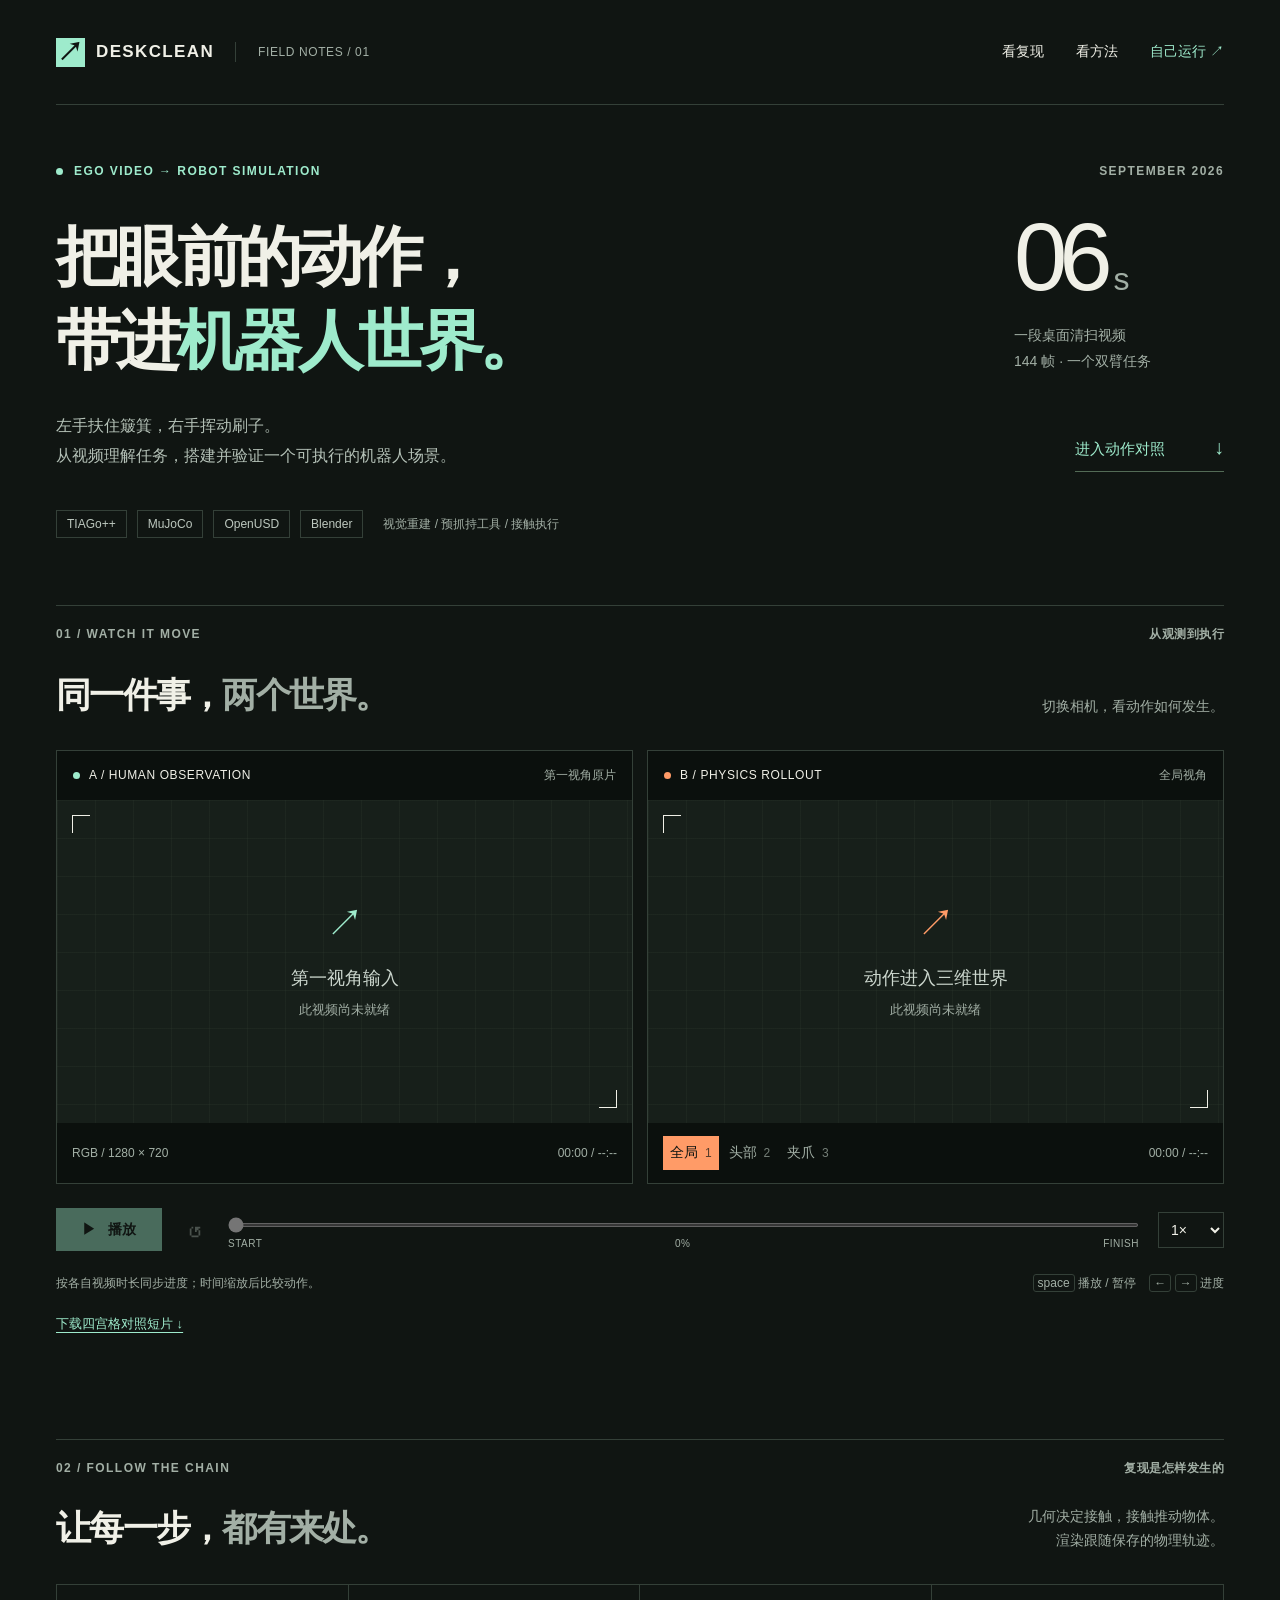
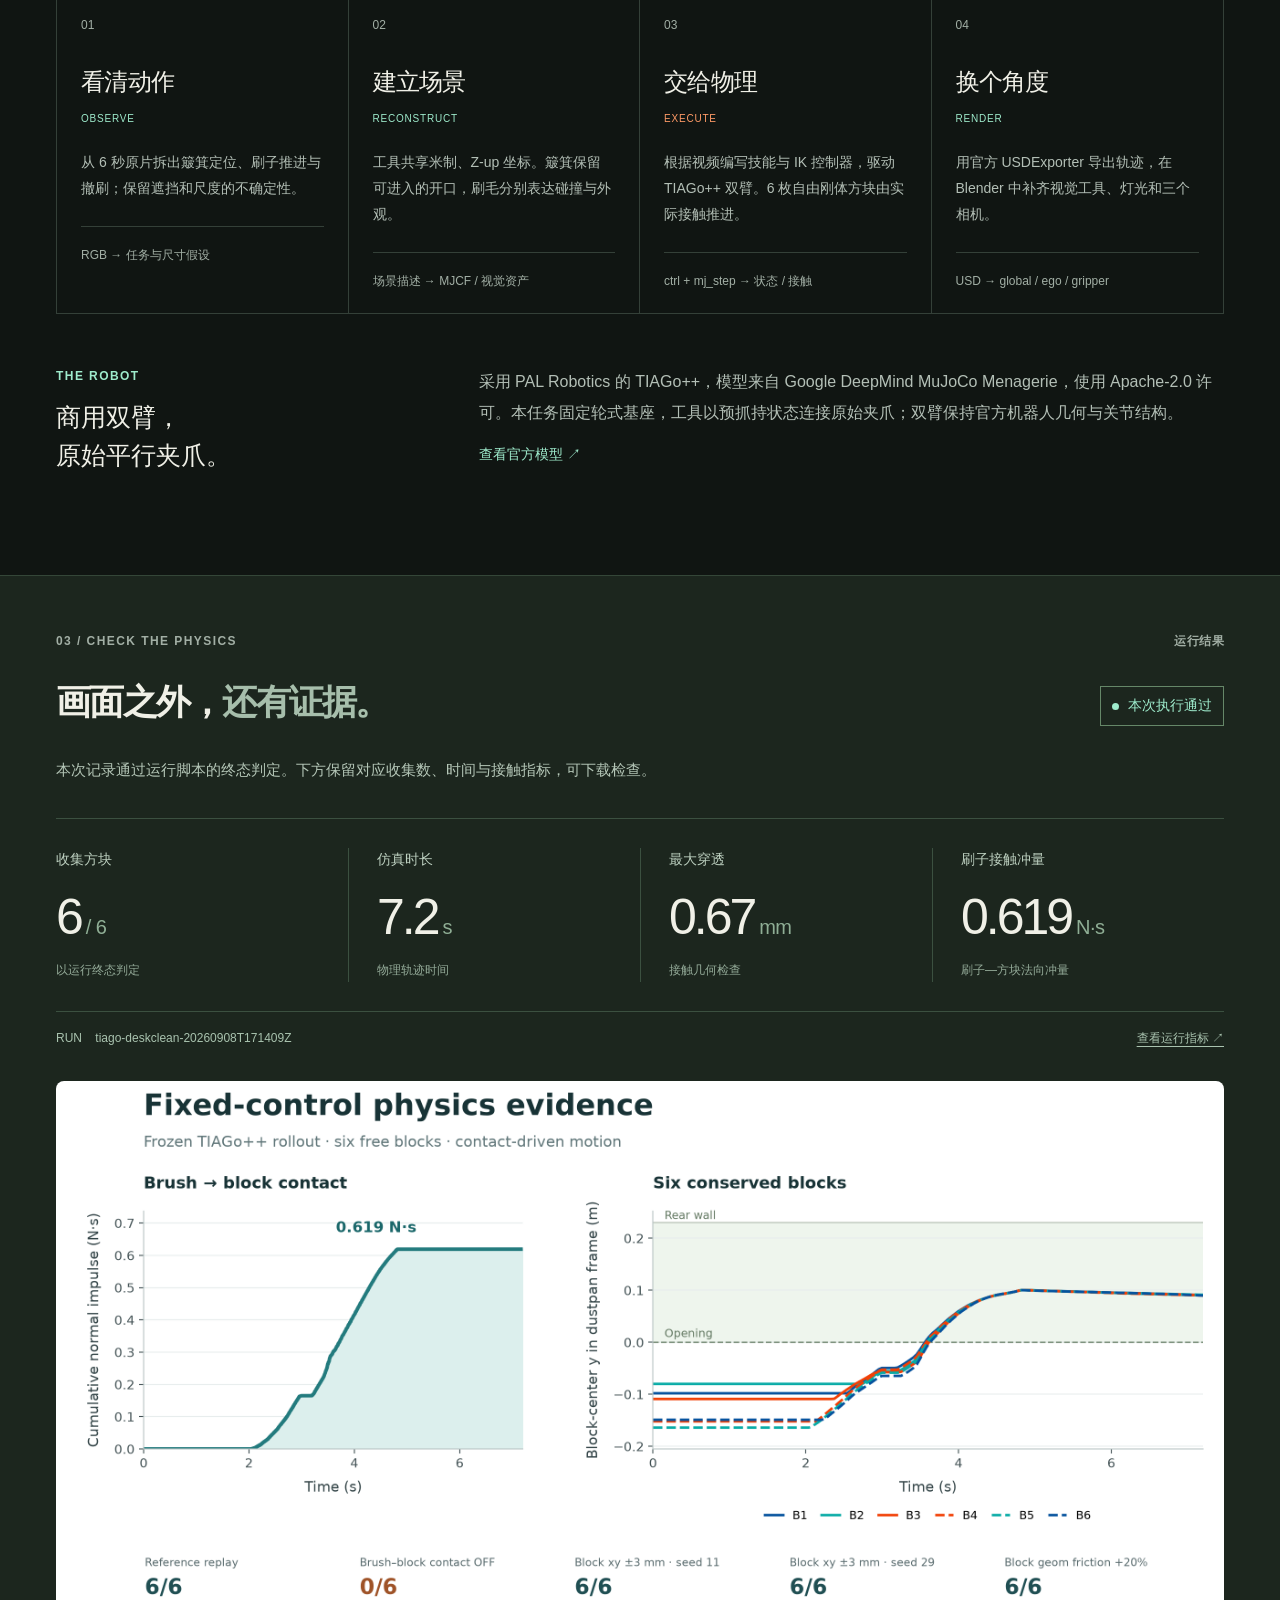
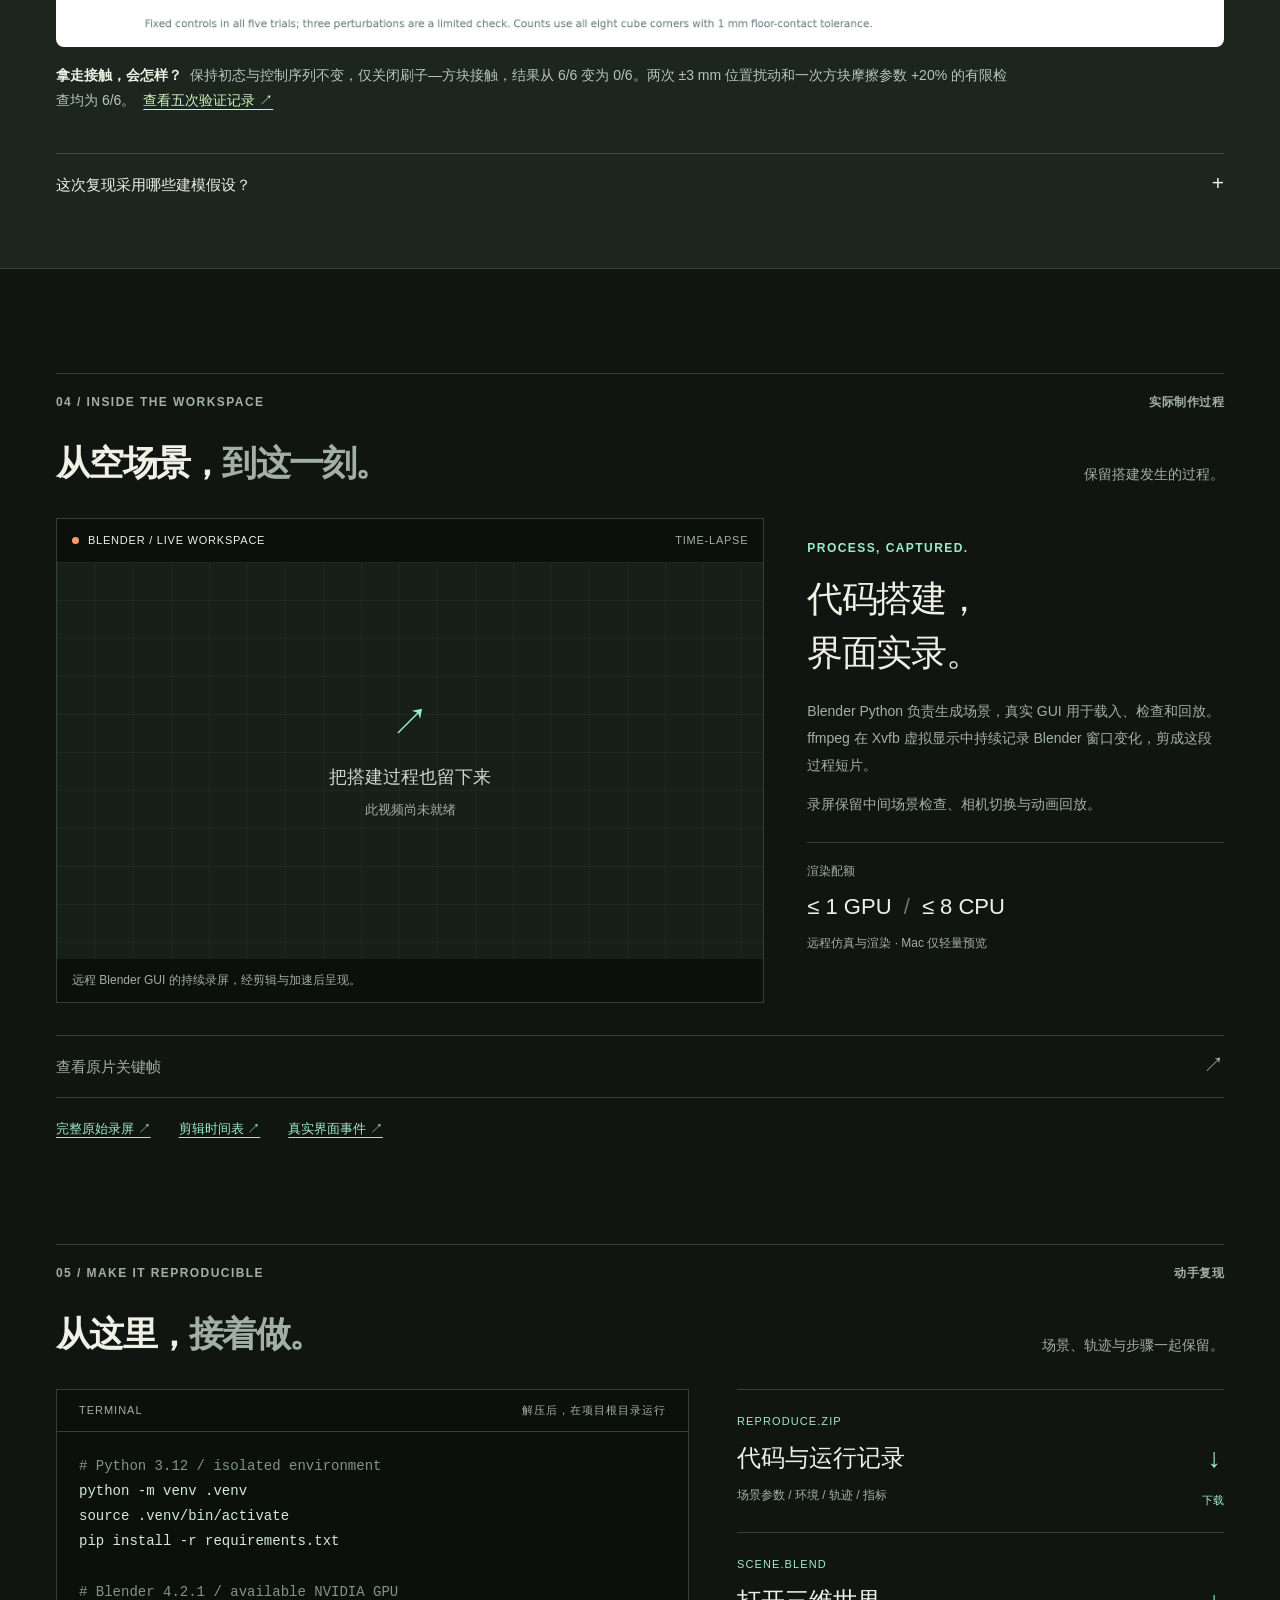
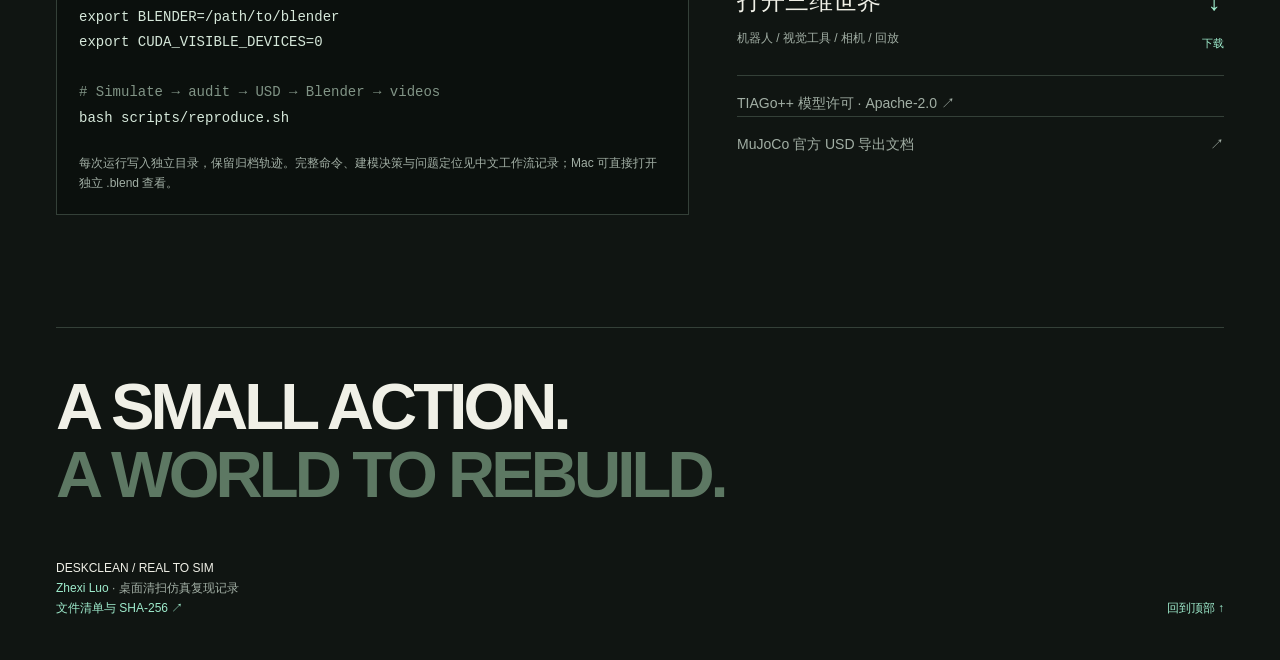
==== blog/deskclean-real2sim/index.html @ ed9473bc "✨ feat: publish deskclean robotics workflow" ====
<!doctype html>
<html lang="zh-CN">
<head>
  <meta charset="utf-8">
  <meta name="viewport" content="width=device-width, initial-scale=1">
  <meta name="theme-color" content="#101512">
  <meta name="description" content="从 6 秒第一视角桌面清扫视频，到 TIAGo++ 双臂机器人接触仿真：MuJoCo 执行、USD 轨迹导出、Blender 三视角与真实搭建过程。">
  <meta property="og:title" content="把动作带进机器人世界 · Deskclean">
  <meta property="og:description" content="6 秒第一视角视频 → 商用双臂机器人 → 接触仿真 → Blender 三视角。附真实录屏与完整复现包。">
  <meta property="og:image" content="https://zhexiluo.github.io/blog/deskclean-real2sim/media/hero.jpg">
  <meta property="og:type" content="article">
  <title>把动作带进机器人世界 · Deskclean / Real to Sim</title>
  <link rel="stylesheet" href="style.css">
  <script src="app.js" defer></script>
</head>
<body>
  <a class="skip-link" href="#comparison">跳到视频对照</a>
  <header class="site-header wrap">
    <a class="wordmark" href="#top" aria-label="Deskclean 页首"><span class="brand-mark" aria-hidden="true">↗</span> DESKCLEAN<span class="wordmark-note">FIELD NOTES / 01</span></a>
    <nav aria-label="页面导航"><a href="#comparison">看复现</a><a href="#method">看方法</a><a href="#reproduce">自己运行 <span aria-hidden="true">↗</span></a></nav>
  </header>

  <main id="top">
    <section class="hero wrap" aria-labelledby="hero-title">
      <div class="eyebrow"><span class="status-dot"></span> EGO VIDEO → ROBOT SIMULATION <span class="hero-date">SEPTEMBER 2026</span></div>
      <div class="hero-heading">
        <h1 id="hero-title">把眼前的动作，<br>带进<span>机器人世界。</span></h1>
        <div class="hero-index" aria-label="输入视频规格"><strong>06<span>s</span></strong><div>一段桌面清扫视频<br>144 帧 · 一个双臂任务</div></div>
      </div>
      <div class="hero-bottom"><p>左手扶住簸箕，右手挥动刷子。<br>从视频理解任务，搭建并验证一个可执行的机器人场景。</p><a class="text-link" href="#comparison">进入动作对照 <span aria-hidden="true">↓</span></a></div>
      <div class="hero-tags"><span>TIAGo++</span><span>MuJoCo</span><span>OpenUSD</span><span>Blender</span><span class="tag-note">视觉重建 / 预抓持工具 / 接触执行</span></div>
    </section>

    <section id="comparison" class="comparison wrap" aria-labelledby="comparison-title">
      <div class="section-kicker"><span>01 / WATCH IT MOVE</span><span>从观测到执行</span></div>
      <div class="section-heading"><h2 id="comparison-title">同一件事，<span>两个世界。</span></h2><p>切换相机，看动作如何发生。</p></div>
      <div class="viewer" tabindex="0" aria-label="视频对照播放器，空格播放暂停，左右方向键调整进度，数字 1 至 3 切换相机">
        <div class="video-grid">
          <figure class="video-card source-card">
            <figcaption><span><i class="status-dot"></i> A / HUMAN OBSERVATION</span><span>第一视角原片</span></figcaption>
            <div class="video-stage"><video id="source-video" src="media/source.mp4" preload="metadata" muted playsinline aria-label="人的第一视角桌面清扫原片"></video><div class="media-state" id="source-state"><span class="media-symbol" aria-hidden="true">↗</span><strong>第一视角输入</strong><span>等待原始视频</span></div><div class="frame-corner corner-top"></div><div class="frame-corner corner-bottom"></div></div>
            <div class="video-footer"><span>RGB / 1280 × 720</span><output aria-live="off" id="source-time">00:00 / --:--</output></div>
          </figure>
          <figure class="video-card simulation-card">
            <figcaption><span><i class="status-dot orange"></i> B / PHYSICS ROLLOUT</span><span id="camera-label">全局视角</span></figcaption>
            <div class="video-stage"><video id="simulation-video" src="media/global.mp4" preload="metadata" muted playsinline poster="media/hero.jpg" aria-label="机器人仿真全局视角"></video><div class="media-state" id="simulation-state"><span class="media-symbol" aria-hidden="true">↗</span><strong>动作进入三维世界</strong><span>等待仿真视频</span></div><div class="frame-corner corner-top"></div><div class="frame-corner corner-bottom"></div></div>
            <div class="video-footer"><div class="camera-switch" role="group" aria-label="仿真相机"><button type="button" data-camera="global" aria-pressed="true">全局 <kbd>1</kbd></button><button type="button" data-camera="ego" aria-pressed="false">头部 <kbd>2</kbd></button><button type="button" data-camera="gripper" aria-pressed="false">夹爪 <kbd>3</kbd></button></div><output aria-live="off" id="simulation-time">00:00 / --:--</output></div>
          </figure>
        </div>
        <div class="transport">
          <button class="play-button" id="play-button" type="button" disabled aria-label="同步播放两个视频"><span id="play-icon" aria-hidden="true">▶</span><span id="play-label">播放</span></button>
          <button class="icon-button" id="restart-button" type="button" disabled aria-label="回到起点">↺</button>
          <div class="timeline-wrap"><label class="sr-only" for="timeline">两个视频的同步动作进度</label><input id="timeline" type="range" min="0" max="1000" value="0" step="1" disabled><div class="timeline-labels"><span>START</span><output aria-live="off" id="progress-label">0%</output><span>FINISH</span></div></div>
          <label class="speed-control"><span class="sr-only">播放速度</span><select id="playback-speed"><option value="0.5">0.5×</option><option value="1" selected>1×</option><option value="1.5">1.5×</option></select></label>
        </div>
        <div class="player-note"><span>按各自视频时长同步进度；时间缩放后比较动作。</span><span><kbd>space</kbd> 播放 / 暂停 <span class="keyboard-arrows"><kbd>←</kbd> <kbd>→</kbd> 进度</span></span></div>
        <p class="playback-message" id="playback-message" role="status"></p>
        <p class="recording-links"><a href="media/comparison.mp4" download>下载四宫格对照短片 ↓</a></p>
      </div>
    </section>

    <section id="method" class="method wrap" aria-labelledby="method-title">
      <div class="section-kicker"><span>02 / FOLLOW THE CHAIN</span><span>复现是怎样发生的</span></div>
      <div class="section-heading"><h2 id="method-title">让每一步，<span>都有来处。</span></h2><p>几何决定接触，接触推动物体。<br>渲染跟随保存的物理轨迹。</p></div>
      <ol class="pipeline">
        <li><span class="step-number">01</span><h3>看清动作</h3><span class="step-english">OBSERVE</span><p>从 6 秒原片拆出簸箕定位、刷子推进与撤刷；保留遮挡和尺度的不确定性。</p><span class="step-format">RGB → 任务与尺寸假设</span></li>
        <li><span class="step-number">02</span><h3>建立场景</h3><span class="step-english">RECONSTRUCT</span><p>工具共享米制、Z-up 坐标。簸箕保留可进入的开口，刷毛分别表达碰撞与外观。</p><span class="step-format">场景描述 → MJCF / 视觉资产</span></li>
        <li><span class="step-number">03</span><h3>交给物理</h3><span class="step-english">EXECUTE</span><p>根据视频编写技能与 IK 控制器，驱动 TIAGo++ 双臂。6 枚自由刚体方块由实际接触推进。</p><span class="step-format">ctrl + mj_step → 状态 / 接触</span></li>
        <li><span class="step-number">04</span><h3>换个角度</h3><span class="step-english">RENDER</span><p>用官方 USDExporter 导出轨迹，在 Blender 中补齐视觉工具、灯光和三个相机。</p><span class="step-format">USD → global / ego / gripper</span></li>
      </ol>
      <div class="method-detail"><div><span class="detail-label">THE ROBOT</span><h3>商用双臂，<br>原始平行夹爪。</h3></div><p>采用 PAL Robotics 的 TIAGo++，模型来自 Google DeepMind MuJoCo Menagerie，使用 Apache-2.0 许可。本任务固定轮式基座，工具以预抓持状态连接原始夹爪；双臂保持官方机器人几何与关节结构。<a href="https://github.com/google-deepmind/mujoco_menagerie/tree/8161bba264d7fa7c99ca301e91e7fb44737676ad/pal_tiago_dual" target="_blank" rel="noopener noreferrer">查看官方模型 <span aria-hidden="true">↗</span></a></p></div>
    </section>

    <section id="evidence" class="evidence" aria-labelledby="evidence-title"><div class="wrap">
      <div class="section-kicker"><span>03 / CHECK THE PHYSICS</span><span>运行结果</span></div>
      <div class="section-heading"><h2 id="evidence-title">画面之外，<span>还有证据。</span></h2><span id="run-status" class="run-status" role="status"><i class="status-dot orange"></i> 等待实跑指标</span></div>
      <p class="evidence-description" id="result-description">视频用于看动作；收集数、接触记录与实际轨迹用于检查执行。运行完成后，这里展示对应记录。</p>
      <dl class="metrics"><div><dt>收集方块</dt><dd><span id="metric-collected">—</span><small> / <span id="metric-total">6</span></small></dd><span>以运行终态判定</span></div><div><dt>仿真时长</dt><dd><span id="metric-duration">—</span><small> s</small></dd><span>物理轨迹时间</span></div><div><dt>最大穿透</dt><dd><span id="metric-penetration">—</span><small> mm</small></dd><span>接触几何检查</span></div><div><dt>刷子接触冲量</dt><dd><span id="metric-impulse">—</span><small> N·s</small></dd><span>刷子—方块法向冲量</span></div></dl>
      <div class="run-footer"><span>RUN <code id="run-id">AWAITING RECORD</code></span><a id="metrics-link" aria-disabled="true">查看运行指标 <span aria-hidden="true">↗</span></a></div>
      <figure class="physics-evidence"><a href="media/physics-evidence.svg" target="_blank" rel="noopener"><img src="media/physics-evidence.png" alt="物理证据：刷子累计法向冲量为 0.619 N·s；六个方块进入簸箕。相同控制重放收集六块，仅关闭刷子与方块接触时收集零块，三个轻扰动检查均收集六块。" width="2560" height="1240" loading="lazy"></a><figcaption><strong>拿走接触，会怎样？</strong>保持初态与控制序列不变，仅关闭刷子—方块接触，结果从 6/6 变为 0/6。两次 ±3 mm 位置扰动和一次方块摩擦参数 +20% 的有限检查均为 6/6。<a href="media/validation-summary.json">查看五次验证记录 ↗</a></figcaption></figure>
      <details class="assumptions"><summary>这次复现采用哪些建模假设？<span aria-hidden="true">+</span></summary><div class="assumption-grid"><p><strong>尺度来自估计</strong>单目视频未做度量标定；尺寸、质量、摩擦是场景建模设定。</p><p><strong>工具从预抓持开始</strong>固定基座、工具固定于夹爪。本次任务覆盖持工具清扫阶段。</p><p><strong>刷毛采用刚性代理</strong>碰撞使用刚性几何，Blender 用独立细丝表达刷毛外观。</p><p><strong>方块数量守恒</strong>原片初始清楚可见 3 枚、末段可见 6 枚；仿真从开始就放入 6 枚自由刚体。</p><p><strong>求解与执行分开</strong>IK 使用独立状态，实际轨迹由 actuator 控制和物理积分产生。</p><p><strong>画面来自同一轨迹</strong>三视角读取保存的 rollout；程序化重建负责工具外观与场景呈现。</p></div></details>
    </div></section>

    <section id="process" class="process wrap" aria-labelledby="process-title">
      <div class="section-kicker"><span>04 / INSIDE THE WORKSPACE</span><span>实际制作过程</span></div>
      <div class="section-heading"><h2 id="process-title">从空场景，<span>到这一刻。</span></h2><p>保留搭建发生的过程。</p></div>
      <div class="process-grid"><figure class="workflow-card"><div class="workflow-heading"><span class="record-mark" aria-hidden="true"></span> BLENDER / LIVE WORKSPACE <span>TIME-LAPSE</span></div><div class="video-stage"><video id="workflow-video" src="media/workflow-timelapse.mp4" poster="media/workflow-final-review.png" preload="metadata" controls muted playsinline aria-label="Blender 程序化搭建过程的真实界面录屏"></video><div class="media-state" id="workflow-state"><span class="media-symbol" aria-hidden="true">↗</span><strong>把搭建过程也留下来</strong><span>等待实际界面录屏</span></div></div><figcaption>远程 Blender GUI 的持续录屏，经剪辑与加速后呈现。</figcaption></figure><div class="process-copy"><span class="detail-label">PROCESS, CAPTURED.</span><h3>代码搭建，<br>界面实录。</h3><p>Blender Python 负责生成场景，真实 GUI 用于载入、检查和回放。ffmpeg 在 Xvfb 虚拟显示中持续记录 Blender 窗口变化，剪成这段过程短片。</p><p>录屏保留中间场景检查、相机切换与动画回放。</p><div class="resource-note"><span>渲染配额</span><strong>≤ 1 GPU <i>/</i> ≤ 8 CPU</strong><span>远程仿真与渲染 · Mac 仅轻量预览</span></div></div></div>
      <details class="source-sheet"><summary>查看原片关键帧 <span aria-hidden="true">↗</span></summary><figure><img src="media/contact-sheet.jpg" alt="桌面清扫原视频的关键帧接触表，展示簸箕定位、刷子推进和末段方块状态" loading="lazy" width="1920" height="810"><figcaption>原始视频观测。遮挡、数量变化与工具轮廓均以原片为准。</figcaption></figure></details>
      <p class="recording-links"><a href="media/workflow-full.mp4">完整原始录屏 ↗</a><a href="media/clips.json">剪辑时间表 ↗</a><a href="media/events.jsonl">真实界面事件 ↗</a></p>
    </section>

    <section id="reproduce" class="reproduce wrap" aria-labelledby="reproduce-title">
      <div class="section-kicker"><span>05 / MAKE IT REPRODUCIBLE</span><span>动手复现</span></div>
      <div class="section-heading"><h2 id="reproduce-title">从这里，<span>接着做。</span></h2><p>场景、轨迹与步骤一起保留。</p></div>
      <div class="reproduce-grid"><div class="commands"><div class="terminal-bar"><span>TERMINAL</span><span>解压后，在项目根目录运行</span></div><pre><code><span class="code-comment"># Python 3.12 / isolated environment</span>
python -m venv .venv
source .venv/bin/activate
pip install -r requirements.txt

<span class="code-comment"># Blender 4.2.1 / available NVIDIA GPU</span>
export BLENDER=/path/to/blender
export CUDA_VISIBLE_DEVICES=0

<span class="code-comment"># Simulate → audit → USD → Blender → videos</span>
bash scripts/reproduce.sh</code></pre><p>每次运行写入独立目录，保留归档轨迹。完整命令、建模决策与问题定位见<a href="workflow.html">中文工作流记录</a>；Mac 可直接打开独立 .blend 查看。</p></div><div class="downloads"><a class="download-link" data-download="downloads/reproduce.zip" aria-disabled="true" download><div><span>REPRODUCE.ZIP</span><strong>代码与运行记录</strong><small>场景参数 / 环境 / 轨迹 / 指标</small></div><span class="download-icon" aria-hidden="true">↓</span><span class="file-state">准备中</span></a><a class="download-link" data-download="downloads/scene.blend" aria-disabled="true" download><div><span>SCENE.BLEND</span><strong>打开三维世界</strong><small>机器人 / 视觉工具 / 相机 / 回放</small></div><span class="download-icon" aria-hidden="true">↓</span><span class="file-state">准备中</span></a><a class="documentation-link" href="downloads/tiago-license.txt">TIAGo++ 模型许可 · Apache-2.0 ↗</a><a class="documentation-link" href="https://mujoco.readthedocs.io/en/3.4.0/python.html#usd-exporter" target="_blank" rel="noopener noreferrer">MuJoCo 官方 USD 导出文档 <span aria-hidden="true">↗</span></a></div></div>
    </section>
  </main>
  <footer class="site-footer wrap"><div class="footer-title">A SMALL ACTION.<br><span>A WORLD TO REBUILD.</span></div><div class="footer-bottom"><span>DESKCLEAN / REAL TO SIM<br><a class="muted" href="https://zhexiluo.github.io/">Zhexi Luo</a><span class="muted"> · 桌面清扫仿真复现记录</span><br><a class="muted" href="downloads/artifact-manifest.json">文件清单与 SHA-256 ↗</a></span><a href="#top">回到顶部 <span aria-hidden="true">↑</span></a></div></footer>
</body>
</html>
---- blog/deskclean-real2sim/style.css ----
@charset "UTF-8";
:root { color-scheme: dark; --bg: #101512; --surface: #171e19; --surface-deep: #0b100d; --text: #f0f0e7; --muted: #a2afa5; --line: #344038; --accent: #9eebcc; --orange: #ff9b67; --max: 1360px; }
* { box-sizing: border-box; }
html { scroll-behavior: smooth; scroll-padding-top: 32px; }
body { margin: 0; color: var(--text); background: var(--bg); font-family: -apple-system, BlinkMacSystemFont, "Segoe UI", "PingFang SC", "Microsoft YaHei", sans-serif; font-size: 16px; line-height: 1.7; -webkit-font-smoothing: antialiased; }
::selection { color: var(--bg); background: var(--accent); }
a { color: inherit; text-decoration: none; }
button, select, input { font: inherit; }
button, select { color: inherit; }
button, a, input, select, summary { -webkit-tap-highlight-color: transparent; }
button, select, summary { cursor: pointer; }
button { border: 0; }
button:disabled { cursor: default; opacity: .4; }
a:focus-visible, button:focus-visible, input:focus-visible, select:focus-visible, summary:focus-visible, .viewer:focus-visible { outline: 2px solid var(--accent); outline-offset: 6px; }
figure, h1, h2, h3, p, dl { margin: 0; }
img, video { display: block; max-width: 100%; }
.wrap { width: min(calc(100% - 112px), var(--max)); margin-inline: auto; }
.muted { color: var(--muted); }
.sr-only { position: absolute; width: 1px; height: 1px; padding: 0; margin: -1px; overflow: hidden; clip: rect(0, 0, 0, 0); white-space: nowrap; border: 0; }
.skip-link { position: fixed; top: -100px; left: 20px; z-index: 10; background: var(--accent); color: var(--bg); padding: 12px 20px; }
.skip-link:focus { top: 12px; }
.site-header { min-height: 105px; display: flex; justify-content: space-between; align-items: center; gap: 24px; border-bottom: 1px solid var(--line); }
.wordmark { display: flex; align-items: center; gap: 11px; font-size: 17px; font-weight: 750; letter-spacing: .08em; }
.brand-mark { background: var(--accent); color: var(--bg); width: 29px; height: 29px; display: grid; place-items: center; line-height: 1; font-size: 26px; }
.wordmark-note { color: var(--muted); border-left: 1px solid var(--line); margin-left: 10px; padding-left: 22px; font-size: 12px; font-weight: 500; letter-spacing: .05em; }
.site-header nav { display: flex; gap: 32px; font-size: 14px; }
.site-header nav a:last-child { color: var(--accent); }
.site-header nav a:hover, .text-link:hover, .documentation-link:hover { text-decoration: underline; text-underline-offset: 5px; }
.hero { padding-top: 56px; padding-bottom: 26px; }
.eyebrow, .section-kicker, .detail-label { font-size: 12px; letter-spacing: .12em; font-weight: 650; }
.eyebrow { display: flex; align-items: center; gap: 11px; color: var(--accent); }
.status-dot { display: inline-block; flex: none; width: 7px; height: 7px; background: var(--accent); border-radius: 50%; }
.status-dot.orange { background: var(--orange); }
.hero-date { margin-left: auto; color: var(--muted); }
.hero-heading { display: flex; justify-content: space-between; align-items: flex-end; gap: 35px; margin-top: 28px; }
h1 { font-size: clamp(42px, 5.05vw, 76px); font-weight: 700; letter-spacing: -.07em; line-height: 1.3; }
h1 span { color: var(--accent); }
.hero-index { padding-bottom: 9px; width: 210px; flex: none; }
.hero-index strong { display: block; font-size: 96px; font-weight: 300; letter-spacing: -.085em; line-height: 1; }
.hero-index strong span { font-size: 32px; color: var(--muted); margin-left: 9px; }
.hero-index div { margin-top: 18px; font-size: 14px; color: var(--muted); line-height: 1.8; }
.hero-bottom { display: flex; justify-content: space-between; align-items: flex-end; gap: 30px; margin-top: 28px; }
.hero-bottom p { color: #b4c1b7; font-size: 16px; line-height: 1.9; }
.text-link { font-size: 15px; color: var(--accent); white-space: nowrap; padding-bottom: 7px; border-bottom: 1px solid #536b56; }
.text-link span { display: inline-block; margin-left: 45px; font-size: 20px; }
.hero-tags { display: flex; flex-wrap: wrap; align-items: center; gap: 10px; margin-top: 38px; }
.hero-tags > span:not(.tag-note) { font-size: 12px; line-height: 1.4; color: #bdc8bf; padding: 5px 10px; border: 1px solid var(--line); }
.hero-tags .tag-note { font-size: 12px; margin-left: 10px; color: var(--muted); }
.comparison { margin-top: 41px; }
.section-kicker { border-top: 1px solid var(--line); padding-top: 18px; display: flex; justify-content: space-between; color: var(--muted); }
.section-kicker > span:last-child { letter-spacing: .04em; }
.section-heading { display: flex; justify-content: space-between; align-items: flex-end; gap: 35px; margin-block: 26px 31px; }
h2 { font-size: clamp(27px, 2.7vw, 40px); line-height: 1.4; letter-spacing: -.05em; font-weight: 600; }
h2 span { color: var(--muted); }
.section-heading > p { color: var(--muted); font-size: 14px; text-align: right; }
.video-grid { display: grid; grid-template-columns: 1fr 1fr; gap: 14px; }
.video-card { min-width: 0; border: 1px solid var(--line); background: var(--surface-deep); }
.video-card > figcaption { padding: 14px 16px; display: flex; justify-content: space-between; align-items: center; gap: 12px; color: var(--muted); font-size: 12px; }
.video-card > figcaption > span:first-child { display: flex; align-items: center; gap: 9px; letter-spacing: .05em; color: var(--text); }
.video-stage { position: relative; aspect-ratio: 16 / 9; overflow: hidden; background: #171f1a; }
.video-stage video { width: 100%; height: 100%; object-fit: contain; position: relative; z-index: 1; opacity: 0; }
.video-stage.is-ready video { opacity: 1; }
.video-stage.is-ready .media-state { display: none; }
.media-state { position: absolute; inset: 0; display: flex; flex-direction: column; justify-content: center; align-items: center; gap: 6px; background-image: linear-gradient(#5366561a 1px, transparent 1px), linear-gradient(90deg, #5366561a 1px, transparent 1px); background-size: 38px 38px; }
.media-state strong { font-size: 18px; font-weight: 500; color: #ccd7ce; }
.media-state > span:last-child { font-size: 13px; color: var(--muted); }
.media-symbol { font-size: 38px; font-weight: 300; line-height: 1.2; margin-bottom: 10px; color: var(--accent); }
.simulation-card .media-symbol { color: var(--orange); }
.frame-corner { z-index: 2; position: absolute; width: 18px; height: 18px; border-color: #dcecdf80; pointer-events: none; }
.corner-top { top: 15px; left: 15px; border-top: 1px solid; border-left: 1px solid; }
.corner-bottom { bottom: 15px; right: 15px; border-bottom: 1px solid; border-right: 1px solid; }
.video-footer { min-height: 60px; display: flex; align-items: center; justify-content: space-between; gap: 10px; padding: 10px 15px; font-size: 12px; color: var(--muted); }
.video-footer output { font-variant-numeric: tabular-nums; white-space: nowrap; }
.camera-switch { display: flex; gap: 3px; }
.camera-switch button { padding: 5px 7px; background: transparent; font-size: 14px; color: var(--muted); }
.camera-switch button[aria-pressed="true"] { color: var(--bg); background: var(--orange); }
kbd { font-family: inherit; font-size: 12px; border: 1px solid var(--line); border-radius: 3px; padding: 1px 4px; }
.camera-switch kbd { opacity: .7; border: 0; padding: 0; margin-left: 3px; }
.transport { display: flex; align-items: center; gap: 19px; padding: 22px 0 8px; }
.play-button { height: 43px; min-width: 106px; display: flex; align-items: center; justify-content: center; gap: 12px; background: var(--accent); color: var(--bg); font-size: 14px; font-weight: 600; }
.icon-button { color: var(--muted); background: none; font-size: 28px; width: 28px; padding: 0; }
.timeline-wrap { flex: 1; min-width: 60px; padding-top: 16px; }
input[type="range"] { width: 100%; height: 4px; display: block; accent-color: var(--accent); cursor: pointer; margin: 0; }
.timeline-labels { display: flex; justify-content: space-between; font-size: 10px; letter-spacing: .05em; color: var(--muted); margin-top: 8px; }
.speed-control select { border: 1px solid var(--line); border-radius: 0; padding: 8px; background: var(--bg); font-size: 14px; }
.player-note { display: flex; gap: 18px; justify-content: space-between; color: var(--muted); font-size: 12px; margin-top: 11px; }
.keyboard-arrows { margin-left: 10px; }
.playback-message { color: var(--orange); font-size: 14px; min-height: 0; }
.playback-message:not(:empty) { margin-top: 15px; }
.method, .process, .reproduce { margin-top: 104px; }
.pipeline { display: grid; grid-template-columns: repeat(4, 1fr); list-style: none; padding: 0; margin: 0; border: 1px solid var(--line); }
.pipeline li { min-width: 0; padding: 25px 24px 22px; border-right: 1px solid var(--line); position: relative; }
.pipeline li:last-child { border: 0; }
.step-number { color: var(--muted); font-size: 12px; }
.pipeline h3 { font-size: 24px; font-weight: 500; margin-top: 25px; letter-spacing: -.03em; }
.step-english { color: var(--accent); letter-spacing: .08em; font-size: 10px; }
.pipeline li:nth-child(3) .step-english { color: var(--orange); }
.pipeline p { margin-top: 20px; font-size: 14px; line-height: 1.85; color: #b3bfb6; }
.step-format { display: block; margin-top: 24px; padding-top: 18px; border-top: 1px solid var(--line); font-size: 12px; color: var(--muted); }
.method-detail { display: grid; grid-template-columns: 1fr 2fr; gap: 50px; margin-top: 40px; padding-top: 7px; }
.detail-label { color: var(--accent); }
.method-detail h3 { font-size: 25px; line-height: 1.5; font-weight: 500; margin-top: 11px; }
.method-detail > p { padding-top: 5px; color: #b3bfb6; line-height: 1.95; max-width: 780px; }
.method-detail a { display: block; color: var(--accent); margin-top: 13px; font-size: 14px; }
.evidence { margin-top: 101px; padding: 55px 0 53px; background: #1c261e; border-top: 1px solid #344638; border-bottom: 1px solid #344638; }
.evidence .section-kicker { border: 0; padding-top: 0; }
.evidence h2 span { color: #a6beab; }
.run-status { display: inline-flex; align-items: center; gap: 9px; font-size: 14px; color: var(--orange); border: 1px solid #695444; padding: 7px 11px; white-space: nowrap; }
.run-status.is-success { color: var(--accent); border-color: #658768; }
.run-status.is-success .status-dot { background: var(--accent); }
.evidence-description { color: #b4c6b7; max-width: 800px; font-size: 15px; }
.metrics { display: grid; grid-template-columns: repeat(4, 1fr); margin-top: 36px; border-block: 1px solid #3b5040; padding-block: 29px; }
.metrics > div { padding-left: 28px; border-left: 1px solid #3b5040; }
.metrics > div:first-child { padding-left: 0; border: 0; }
.metrics dt { color: #bdd0c0; font-size: 14px; }
.metrics dd { margin: 10px 0 3px; font-size: 50px; line-height: 1.4; font-weight: 350; letter-spacing: -.06em; font-variant-numeric: tabular-nums; }
.metrics dd small { font-size: 20px; color: #8fae95; letter-spacing: -.03em; }
.metrics > div > span { color: #94ab99; font-size: 12px; }
.run-footer { display: flex; flex-wrap: wrap; justify-content: space-between; gap: 15px; margin-top: 16px; font-size: 12px; color: #a9c3af; }
.run-footer code { font: inherit; margin-left: 10px; overflow-wrap: anywhere; }
.run-footer a { text-decoration: underline; text-underline-offset: 4px; }
.run-footer a[aria-disabled="true"] { text-decoration: none; color: #85978a; }
.physics-evidence { margin: 32px 0 24px; }
.physics-evidence img { display: block; width: 100%; height: auto; border-radius: 8px; }
.physics-evidence figcaption { max-width: 960px; margin-top: 16px; color: #b4c6b7; font-size: 14px; line-height: 1.8; }
.physics-evidence strong { color: #eef3e8; margin-right: 8px; }
.physics-evidence figcaption a { display: inline-block; color: #cef2bd; margin-left: 8px; text-decoration: underline; text-underline-offset: 4px; }
.assumptions { margin-top: 40px; border-top: 1px solid #3b5040; }
summary { display: flex; justify-content: space-between; list-style: none; padding: 18px 0; font-size: 15px; }
summary::-webkit-details-marker { display: none; }
summary > span { font-size: 21px; line-height: 1; }
.assumptions[open] summary > span { transform: rotate(45deg); }
.assumption-grid { display: grid; grid-template-columns: repeat(3, 1fr); gap: 26px 34px; padding: 13px 0 5px; }
.assumption-grid p { color: #aac0af; font-size: 14px; line-height: 1.8; }
.assumption-grid strong { display: block; color: var(--text); font-weight: 500; margin-bottom: 7px; }
.process-grid { display: grid; grid-template-columns: 1.7fr 1fr; gap: 43px; align-items: start; }
.workflow-card { border: 1px solid var(--line); background: var(--surface-deep); }
.workflow-heading { padding: 12px 15px; display: flex; align-items: center; gap: 9px; font-size: 11px; letter-spacing: .07em; }
.workflow-heading > span:last-child { margin-left: auto; color: var(--muted); }
.record-mark { width: 7px; height: 7px; background: var(--orange); border-radius: 50%; }
.workflow-card figcaption { color: var(--muted); font-size: 12px; padding: 11px 15px; }
.process-copy { padding-top: 15px; }
.process-copy h3 { font-size: 36px; font-weight: 450; letter-spacing: -.04em; line-height: 1.5; margin-block: 12px 18px; }
.process-copy p { color: var(--muted); font-size: 14px; line-height: 1.9; margin-top: 13px; }
.resource-note { margin-top: 24px; border-top: 1px solid var(--line); padding-top: 18px; display: flex; flex-direction: column; gap: 7px; }
.resource-note > span { font-size: 12px; color: var(--muted); }
.resource-note strong { font-size: 22px; font-weight: 450; }
.resource-note i { color: #667b6b; padding-inline: 6px; font-style: normal; }
.source-sheet { margin-top: 32px; border-block: 1px solid var(--line); }
.source-sheet summary { color: var(--muted); }
.source-sheet figure { padding-bottom: 24px; }
.source-sheet img { height: auto; width: 100%; }
.source-sheet figcaption { color: var(--muted); font-size: 12px; margin-top: 10px; }
.recording-links { display: flex; flex-wrap: wrap; gap: 12px 28px; margin-top: 20px; font-size: 13px; color: var(--accent); }
.recording-links a { text-decoration: underline; text-underline-offset: 4px; }
.reproduce-grid { display: grid; grid-template-columns: 1.3fr 1fr; gap: 48px; }
.commands { min-width: 0; background: var(--surface-deep); border: 1px solid var(--line); }
.terminal-bar { display: flex; justify-content: space-between; padding: 11px 22px; color: var(--muted); font-size: 11px; border-bottom: 1px solid var(--line); letter-spacing: .09em; }
pre { margin: 0; padding: 22px; overflow-x: auto; font-size: 14px; line-height: 1.8; tab-size: 2; }
pre code { font-family: "SFMono-Regular", Consolas, "Liberation Mono", monospace; color: #d6e8da; }
.code-comment { color: #819486; }
.commands > p { padding: 0 22px 20px; font-size: 12px; color: var(--muted); }
.downloads { display: flex; flex-direction: column; }
.download-link { position: relative; display: flex; align-items: center; justify-content: space-between; gap: 15px; border-top: 1px solid var(--line); padding: 22px 0 26px; }
.download-link > div { display: flex; flex-direction: column; gap: 7px; }
.download-link > div > span { color: var(--accent); font-size: 11px; letter-spacing: .1em; }
.download-link strong { font-size: 24px; font-weight: 500; }
.download-link small { color: var(--muted); font-size: 12px; }
.download-icon { font-size: 27px; color: var(--accent); padding-right: 3px; }
.download-link[aria-disabled="true"] { cursor: default; }
.file-state { position: absolute; right: 0; bottom: 22px; color: var(--muted); font-size: 11px; }
.download-link[aria-disabled="false"] .file-state { color: var(--accent); }
.documentation-link { display: flex; justify-content: space-between; gap: 20px; border-top: 1px solid var(--line); color: var(--muted); padding-top: 16px; font-size: 14px; }
.site-footer { margin-top: 112px; border-top: 1px solid var(--line); padding-top: 45px; padding-bottom: 30px; }
.footer-title { font-size: clamp(34px, 5.1vw, 73px); line-height: 1.05; font-weight: 750; letter-spacing: -.06em; }
.footer-title > span { color: #5d7863; }
.footer-bottom { display: flex; justify-content: space-between; align-items: end; gap: 28px; margin-top: 48px; font-size: 12px; }
.footer-bottom a { color: var(--accent); }
@media (min-width: 1700px) { .hero { padding-top: 68px; } h1 { font-size: 86px; } }
@media (max-width: 1100px) {
  .wrap { width: calc(100% - 64px); }
  .wordmark-note { display: none; }
  .hero-index { width: 150px; }
  .hero-index strong { font-size: 78px; }
  .hero-index div { font-size: 12px; }
  .pipeline li { padding-inline: 18px; }
  .pipeline h3 { font-size: 21px; }
  .video-card > figcaption { padding-inline: 11px; font-size: 10px; }
  .video-footer { padding-inline: 10px; flex-wrap: wrap; }
  .source-card .video-footer { align-content: center; }
  .camera-switch kbd { display: none; }
  .process-grid { gap: 28px; }
  .process-copy h3 { font-size: 29px; }
  .metrics dd { font-size: 43px; }
}
@media (max-width: 800px) {
  .wrap { width: calc(100% - 40px); }
  .site-header { min-height: 82px; }
  .site-header nav { gap: 19px; font-size: 13px; }
  .wordmark { font-size: 14px; gap: 8px; }
  .hero { padding-top: 37px; }
  .hero-date { display: none; }
  .hero-heading { gap: 15px; }
  h1 { font-size: clamp(36px, 5.9vw, 49px); }
  .hero-index { width: 120px; }
  .hero-index strong { font-size: 64px; }
  .hero-index div { font-size: 11px; }
  .hero-bottom p { font-size: 14px; }
  .text-link { font-size: 13px; }
  .text-link span { margin-left: 18px; }
  .hero-tags { margin-top: 27px; }
  .tag-note { display: none; }
  .section-heading { align-items: flex-start; gap: 18px; }
  .section-heading > p { font-size: 12px; }
  .section-kicker { font-size: 10px; }
  .comparison { margin-top: 26px; }
  .video-grid { gap: 10px; }
  .video-card > figcaption { align-items: flex-start; flex-direction: column; gap: 3px; }
  .video-footer { min-height: 77px; }
  .source-card .video-footer { flex-direction: column; align-items: flex-start; align-content: start; justify-content: center; }
  .camera-switch button { font-size: 13px; padding-inline: 6px; }
  .player-note { flex-direction: column; gap: 5px; font-size: 11px; }
  .pipeline { grid-template-columns: 1fr 1fr; }
  .pipeline li { padding: 22px; }
  .pipeline li:nth-child(2) { border-right: 0; }
  .pipeline li:nth-child(-n+2) { border-bottom: 1px solid var(--line); }
  .pipeline h3 { margin-top: 14px; }
  .method, .process, .reproduce { margin-top: 72px; }
  .method-detail { gap: 28px; }
  .method-detail > p { font-size: 14px; }
  .evidence { margin-top: 72px; padding-block: 40px; }
  .evidence .section-heading { flex-direction: column; }
  .assumption-grid { grid-template-columns: 1fr 1fr; }
  .metrics > div { padding-left: 18px; }
  .metrics dd { font-size: 34px; }
  .metrics dd small { font-size: 15px; }
  .metrics > div > span { font-size: 10px; }
  .process-grid { grid-template-columns: 1fr; }
  .process-copy { display: grid; grid-template-columns: 1fr 1fr; gap: 0 30px; padding-top: 0; }
  .process-copy .detail-label { grid-column: 1; }
  .process-copy h3 { grid-column: 1; grid-row: 2 / 4; margin-bottom: 0; }
  .process-copy p { grid-column: 2; }
  .process-copy p:first-of-type { grid-row: 1 / 3; margin: 0; }
  .resource-note { grid-column: 1 / -1; margin-top: 24px; }
  .reproduce-grid { gap: 28px; grid-template-columns: 1.2fr 1fr; }
  pre { font-size: 12px; padding: 18px; }
  .download-link strong { font-size: 21px; }
  .site-footer { margin-top: 76px; }
}
@media (max-width: 560px) {
  .wrap { width: calc(100% - 36px); }
  .site-header { min-height: 77px; }
  .site-header nav { gap: 14px; }
  .site-header nav a:nth-child(2) { display: none; }
  .site-header nav a:last-child { font-size: 12px; }
  .wordmark { font-size: 12px; letter-spacing: .06em; }
  .brand-mark { width: 24px; height: 24px; font-size: 23px; }
  .eyebrow { font-size: 9px; gap: 8px; letter-spacing: .095em; }
  .hero-heading { display: block; margin-top: 24px; }
  h1 { font-size: clamp(30px, 8.7vw, 46px); letter-spacing: -.065em; line-height: 1.4; }
  .hero-index { display: none; }
  .hero-bottom { display: block; margin-top: 21px; }
  .hero-bottom p { font-size: 13px; line-height: 1.9; }
  .hero-bottom .text-link { display: inline-block; margin-top: 22px; }
  .hero-tags { gap: 7px; margin-top: 26px; }
  .hero-tags > span:not(.tag-note) { font-size: 10px; padding: 4px 8px; }
  .hero { padding-bottom: 12px; }
  .section-heading { flex-direction: column; margin-block: 21px 23px; gap: 10px; }
  h2 { font-size: 27px; }
  .section-heading > p { text-align: left; }
  .section-kicker { font-size: 9px; }
  .video-grid { grid-template-columns: 1fr; gap: 13px; }
  .video-card > figcaption { flex-direction: row; gap: 8px; padding: 11px 13px; }
  .video-footer, .source-card .video-footer { min-height: 50px; flex-direction: row; align-items: center; justify-content: space-between; padding: 9px 13px; font-size: 11px; }
  .transport { gap: 10px; padding-top: 19px; }
  .play-button { min-width: 64px; height: 38px; gap: 7px; font-size: 12px; }
  .icon-button { font-size: 26px; width: 24px; }
  .speed-control select { font-size: 12px; padding: 7px 3px; }
  .timeline-labels { font-size: 8px; }
  .player-note { font-size: 10px; }
  .media-state strong { font-size: 17px; }
  .media-state > span:last-child { font-size: 12px; }
  .pipeline li { padding: 18px 14px; }
  .pipeline h3 { font-size: 21px; }
  .pipeline p { font-size: 13px; margin-top: 15px; }
  .step-format { font-size: 10px; margin-top: 19px; }
  .method-detail { grid-template-columns: 1fr; gap: 16px; margin-top: 28px; }
  .method-detail h3 br { display: none; }
  .method-detail h3 { font-size: 25px; margin-top: 8px; }
  .detail-label { font-size: 10px; }
  .evidence-description { font-size: 14px; }
  .metrics { grid-template-columns: 1fr 1fr; padding: 0; margin-top: 26px; }
  .metrics > div, .metrics > div:first-child { padding: 19px 0 20px 17px; border-left: 1px solid #3b5040; }
  .metrics > div:nth-child(odd) { padding-left: 0; border-left: 0; }
  .metrics > div:nth-child(-n+2) { border-bottom: 1px solid #3b5040; }
  .metrics dd { font-size: 40px; margin-top: 7px; }
  .metrics dt { font-size: 13px; }
  .run-footer { font-size: 10px; }
  .assumptions { margin-top: 28px; }
  .assumption-grid { grid-template-columns: 1fr; gap: 20px; }
  summary { font-size: 14px; }
  .workflow-heading { font-size: 9px; padding-inline: 10px; gap: 6px; }
  .workflow-card figcaption { font-size: 10px; padding-inline: 10px; }
  .process-copy { display: block; }
  .process-copy h3 { font-size: 29px; margin-block: 10px 17px; }
  .process-copy h3 br { display: none; }
  .process-copy p { font-size: 14px; }
  .resource-note strong { font-size: 23px; }
  .reproduce-grid { grid-template-columns: 1fr; gap: 27px; }
  pre { font-size: 12px; }
  .footer-title { font-size: clamp(26px, 8.2vw, 43px); }
  .footer-bottom { font-size: 10px; margin-top: 29px; }
}
@media (prefers-reduced-motion: reduce) { html { scroll-behavior: auto; } *, *::before, *::after { animation: none !important; transition: none !important; } }
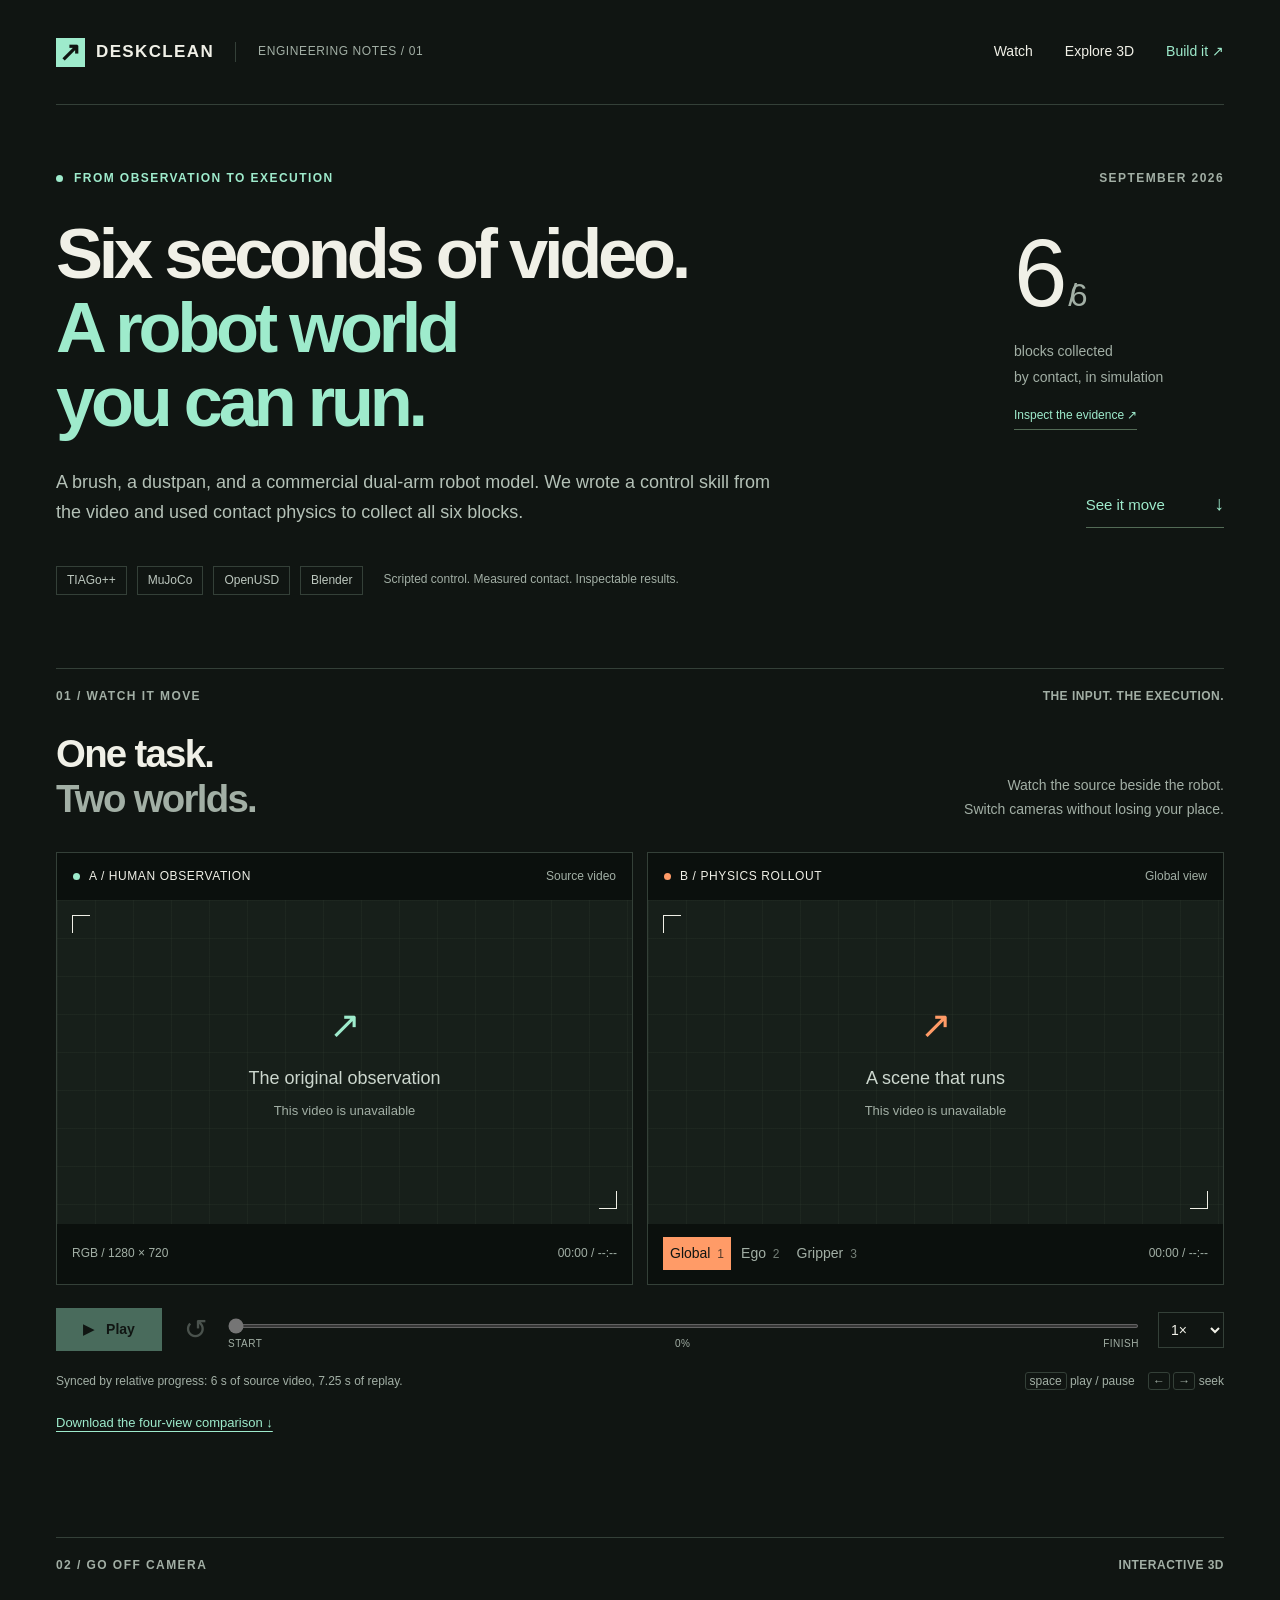
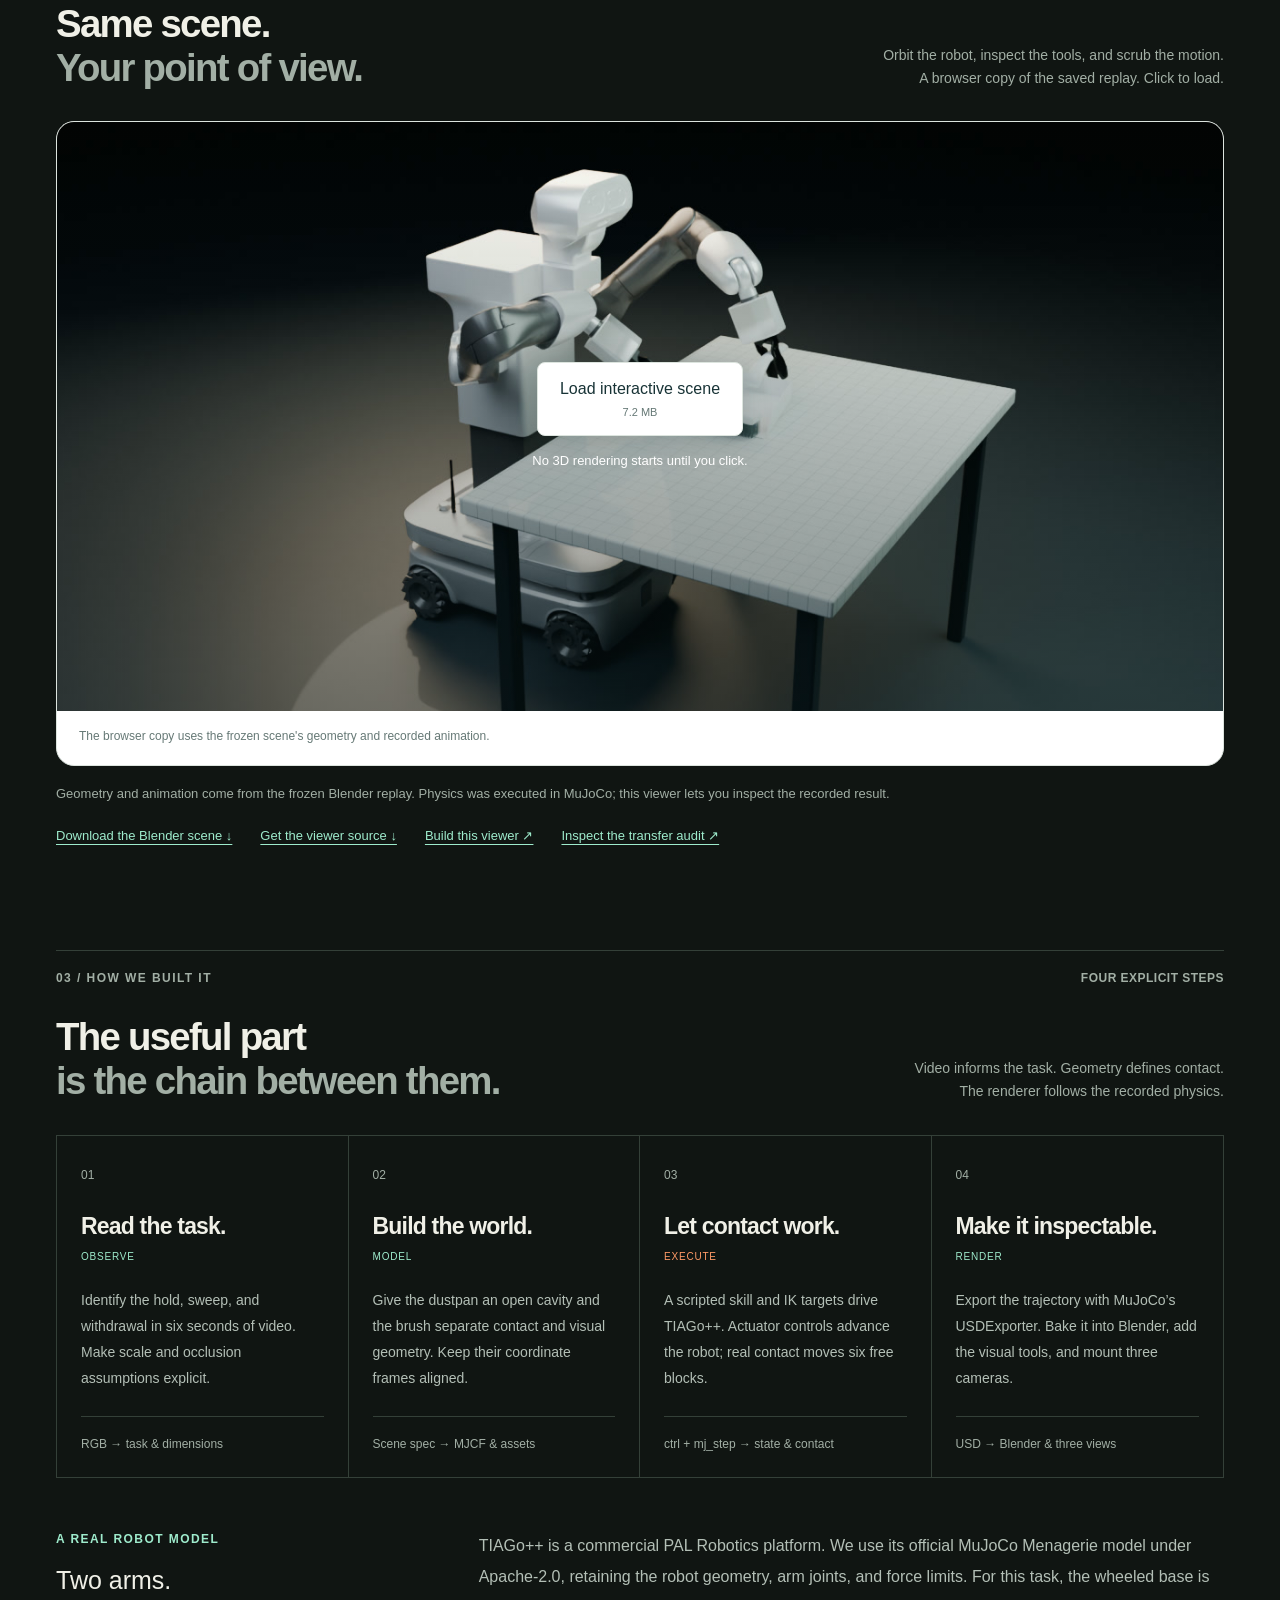
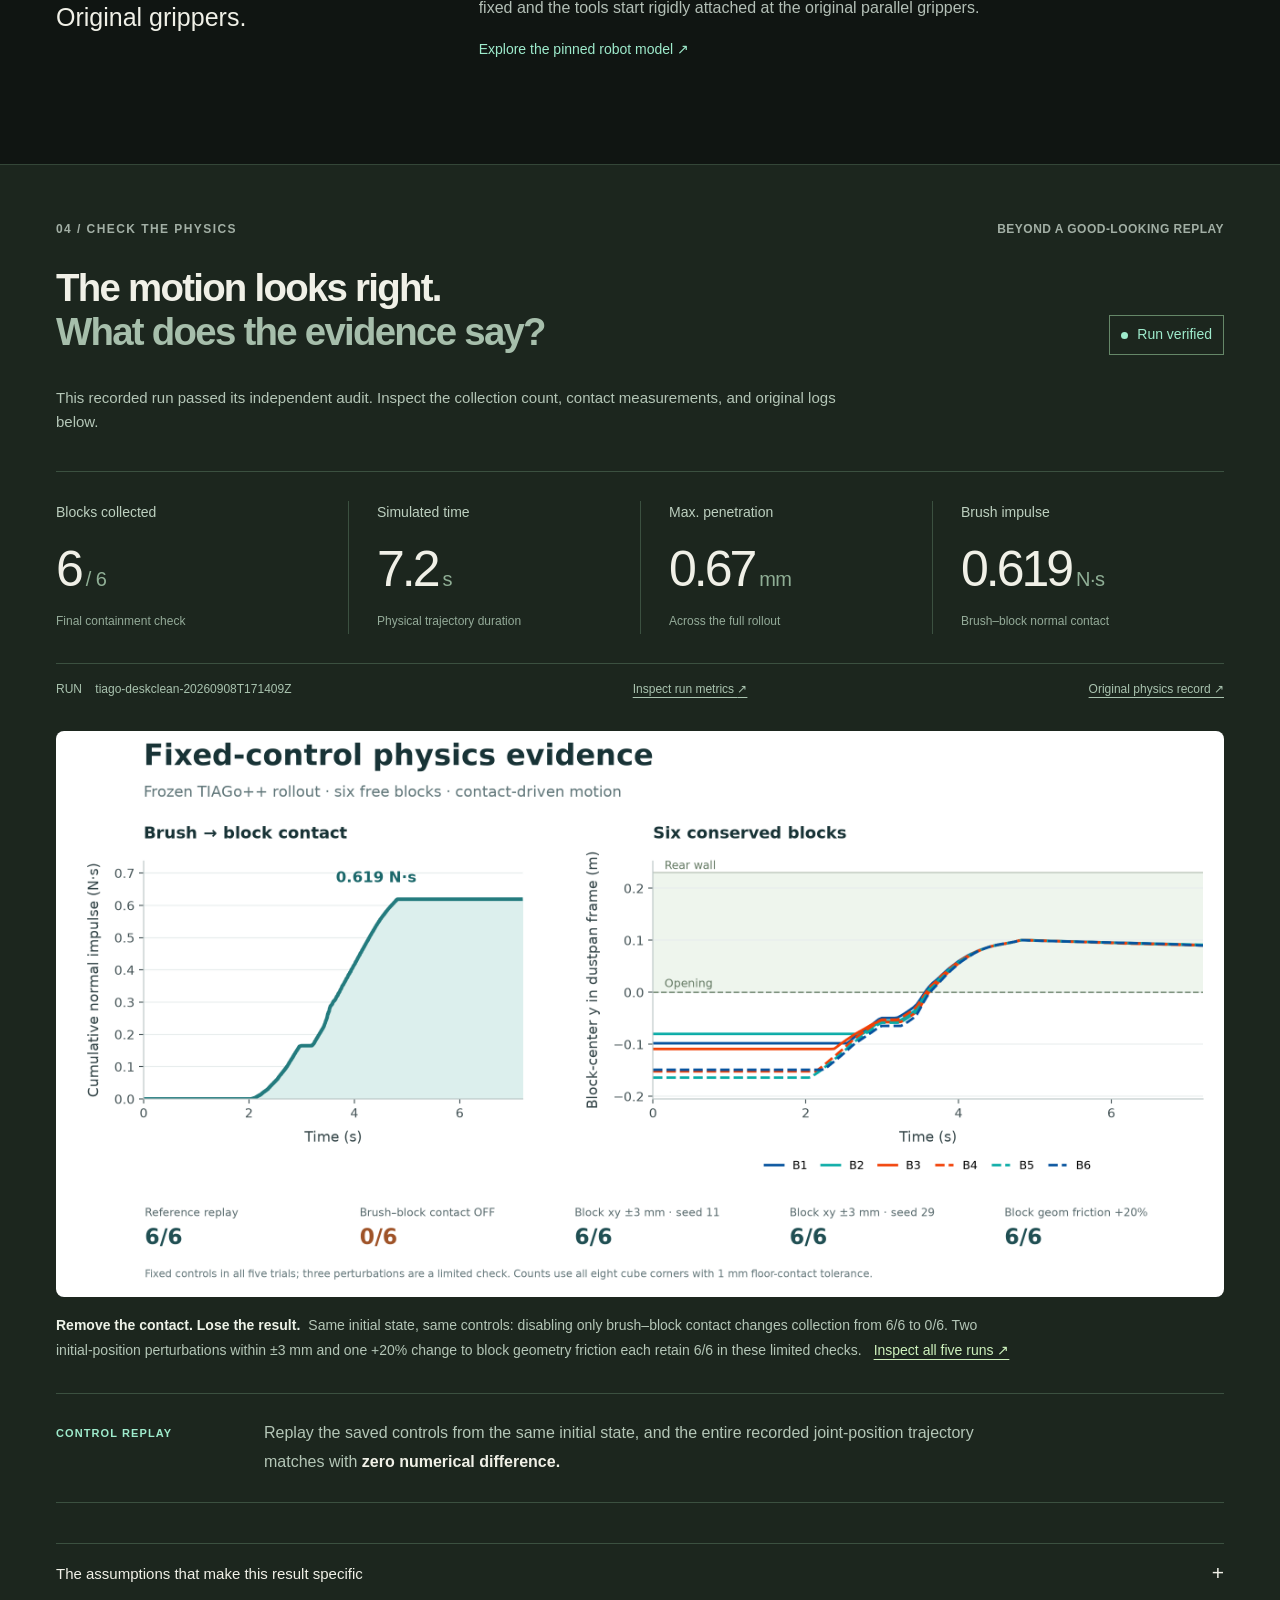
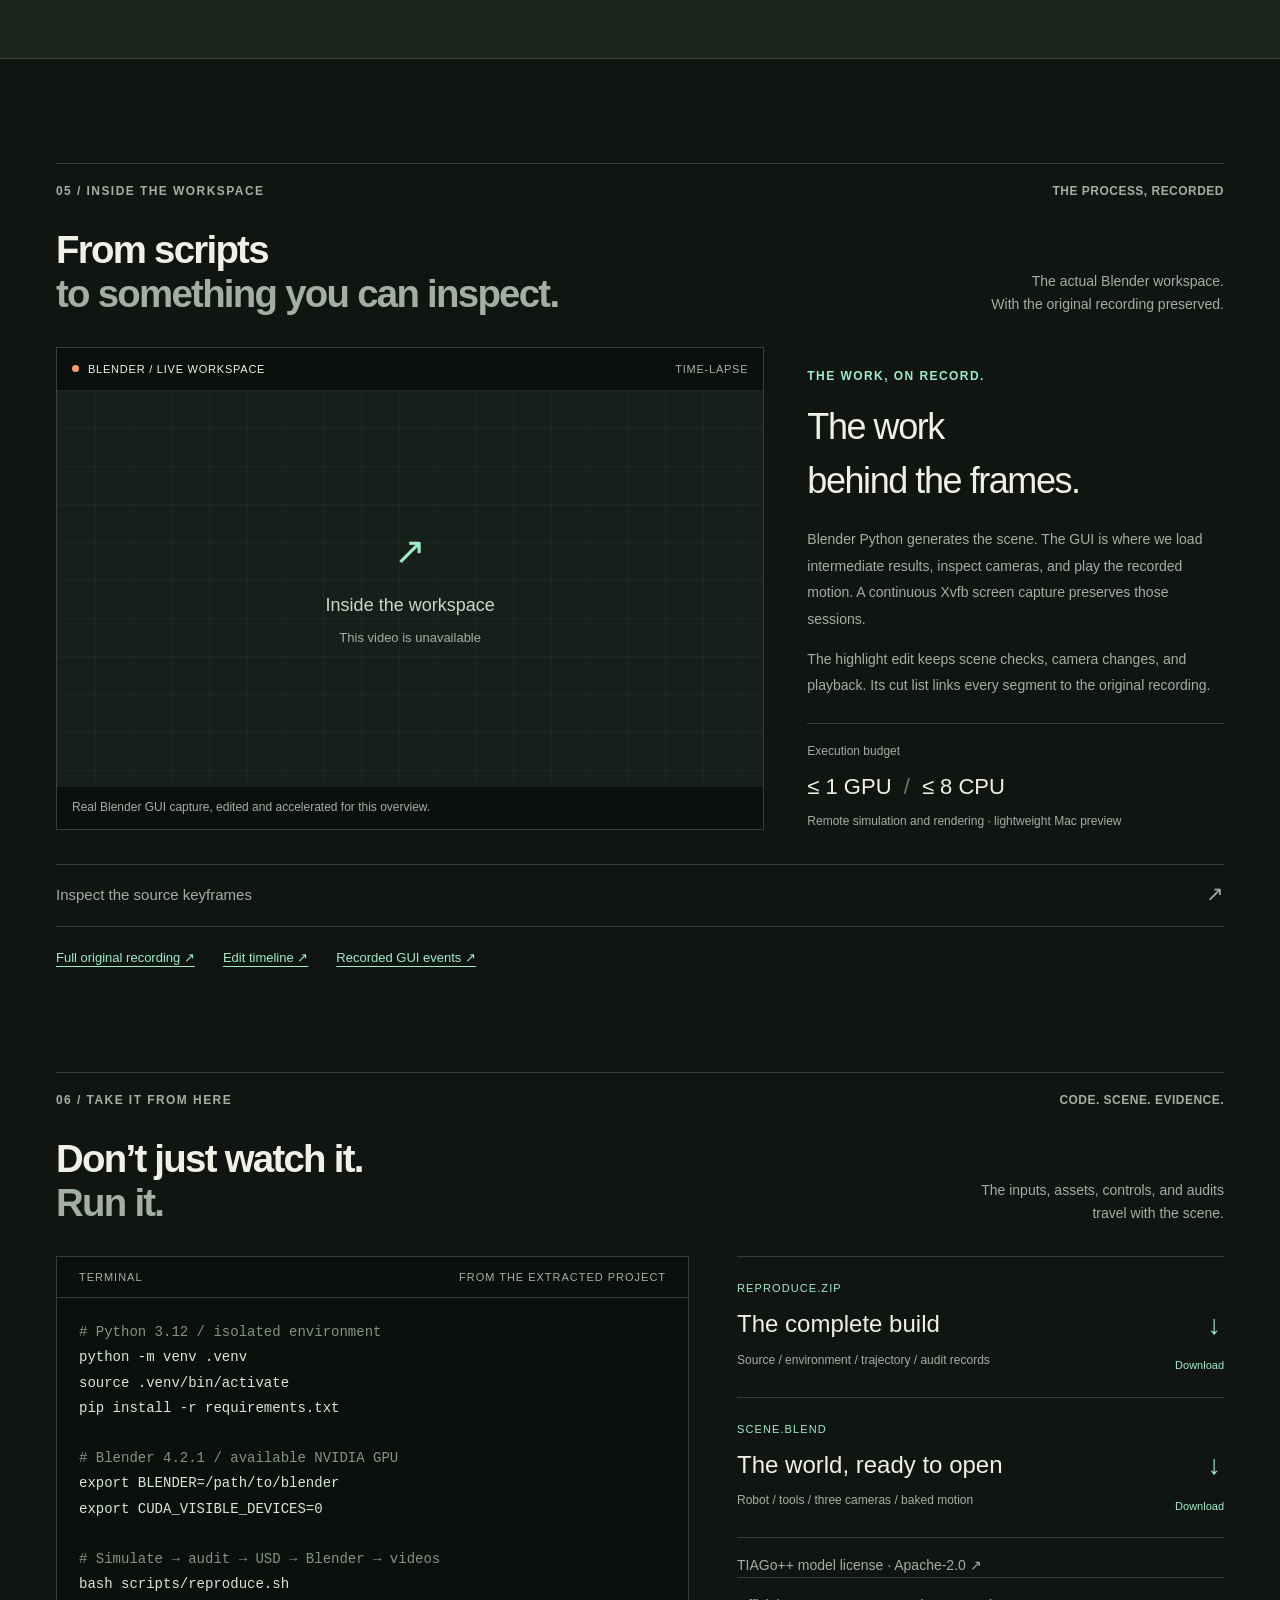
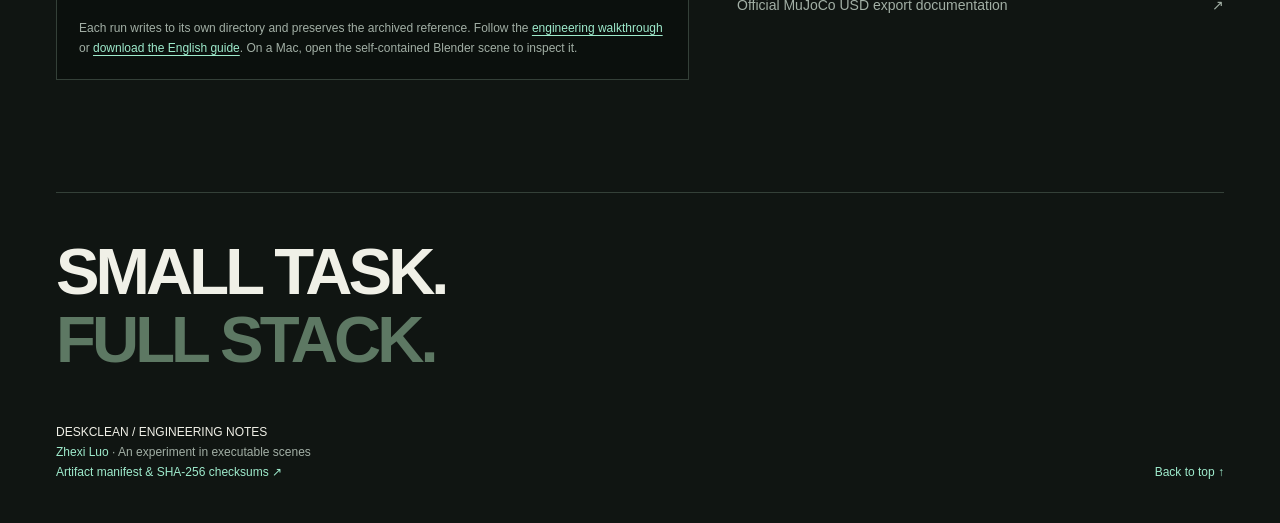
==== commit 7698a0a1: "✨ feat: launch English robotics blog with interactive 3D" ====
--- a/blog/deskclean-real2sim/index.html
+++ b/blog/deskclean-real2sim/index.html
@@ -1,98 +1,108 @@
 <!doctype html>
-<html lang="zh-CN">
+<html lang="en">
 <head>
   <meta charset="utf-8">
   <meta name="viewport" content="width=device-width, initial-scale=1">
   <meta name="theme-color" content="#101512">
-  <meta name="description" content="从 6 秒第一视角桌面清扫视频，到 TIAGo++ 双臂机器人接触仿真：MuJoCo 执行、USD 轨迹导出、Blender 三视角与真实搭建过程。">
-  <meta property="og:title" content="把动作带进机器人世界 · Deskclean">
-  <meta property="og:description" content="6 秒第一视角视频 → 商用双臂机器人 → 接触仿真 → Blender 三视角。附真实录屏与完整复现包。">
+  <meta name="description" content="Six seconds of video, a real TIAGo++ robot model, and a cleaning task you can inspect and reproduce. Explore the 3D replay and the contact physics behind Deskclean.">
+  <meta property="og:title" content="Six seconds of video. A robot world you can run. · Deskclean">
+  <meta property="og:description" content="From a tabletop video to an executable robot scene. Six blocks collected through contact, three camera views, an interactive 3D replay, and the complete reproduction package.">
   <meta property="og:image" content="https://zhexiluo.github.io/blog/deskclean-real2sim/media/hero.jpg">
   <meta property="og:type" content="article">
-  <title>把动作带进机器人世界 · Deskclean / Real to Sim</title>
+  <title>Six seconds of video. A robot world you can run. · Deskclean / Real to Sim</title>
   <link rel="stylesheet" href="style.css">
+  <link rel="stylesheet" href="viewer.css">
   <script src="app.js" defer></script>
 </head>
 <body>
-  <a class="skip-link" href="#comparison">跳到视频对照</a>
+  <a class="skip-link" href="#comparison">Skip to the video comparison</a>
   <header class="site-header wrap">
-    <a class="wordmark" href="#top" aria-label="Deskclean 页首"><span class="brand-mark" aria-hidden="true">↗</span> DESKCLEAN<span class="wordmark-note">FIELD NOTES / 01</span></a>
-    <nav aria-label="页面导航"><a href="#comparison">看复现</a><a href="#method">看方法</a><a href="#reproduce">自己运行 <span aria-hidden="true">↗</span></a></nav>
+    <a class="wordmark" href="#top" aria-label="Deskclean home"><span class="brand-mark" aria-hidden="true">↗</span> DESKCLEAN<span class="wordmark-note">ENGINEERING NOTES / 01</span></a>
+    <nav aria-label="Page navigation"><a href="#comparison">Watch</a><a href="#scene">Explore 3D</a><a href="#reproduce">Build it <span aria-hidden="true">↗</span></a></nav>
   </header>
 
   <main id="top">
     <section class="hero wrap" aria-labelledby="hero-title">
-      <div class="eyebrow"><span class="status-dot"></span> EGO VIDEO → ROBOT SIMULATION <span class="hero-date">SEPTEMBER 2026</span></div>
+      <div class="eyebrow"><span class="status-dot"></span> FROM OBSERVATION TO EXECUTION <span class="hero-date">SEPTEMBER 2026</span></div>
       <div class="hero-heading">
-        <h1 id="hero-title">把眼前的动作，<br>带进<span>机器人世界。</span></h1>
-        <div class="hero-index" aria-label="输入视频规格"><strong>06<span>s</span></strong><div>一段桌面清扫视频<br>144 帧 · 一个双臂任务</div></div>
+        <h1 id="hero-title">Six seconds of video.<br><span>A robot world<br>you can run.</span></h1>
+        <div class="hero-index" aria-label="Verified result: six of six blocks collected"><strong>6<span>/ 6</span></strong><div>blocks collected<br>by contact, in simulation</div><a href="#evidence">Inspect the evidence ↗</a></div>
       </div>
-      <div class="hero-bottom"><p>左手扶住簸箕，右手挥动刷子。<br>从视频理解任务，搭建并验证一个可执行的机器人场景。</p><a class="text-link" href="#comparison">进入动作对照 <span aria-hidden="true">↓</span></a></div>
-      <div class="hero-tags"><span>TIAGo++</span><span>MuJoCo</span><span>OpenUSD</span><span>Blender</span><span class="tag-note">视觉重建 / 预抓持工具 / 接触执行</span></div>
+      <div class="hero-bottom"><p>A brush, a dustpan, and a commercial dual-arm robot model. We wrote a control skill from the video and used contact physics to collect all six blocks.</p><a class="text-link" href="#comparison">See it move <span aria-hidden="true">↓</span></a></div>
+      <div class="hero-tags"><span>TIAGo++</span><span>MuJoCo</span><span>OpenUSD</span><span>Blender</span><span class="tag-note">Scripted control. Measured contact. Inspectable results.</span></div>
     </section>
 
     <section id="comparison" class="comparison wrap" aria-labelledby="comparison-title">
-      <div class="section-kicker"><span>01 / WATCH IT MOVE</span><span>从观测到执行</span></div>
-      <div class="section-heading"><h2 id="comparison-title">同一件事，<span>两个世界。</span></h2><p>切换相机，看动作如何发生。</p></div>
-      <div class="viewer" tabindex="0" aria-label="视频对照播放器，空格播放暂停，左右方向键调整进度，数字 1 至 3 切换相机">
+      <div class="section-kicker"><span>01 / WATCH IT MOVE</span><span>THE INPUT. THE EXECUTION.</span></div>
+      <div class="section-heading"><h2 id="comparison-title">One task.<br><span>Two worlds.</span></h2><p>Watch the source beside the robot.<br>Switch cameras without losing your place.</p></div>
+      <div class="viewer" tabindex="0" aria-label="Video comparison. Space plays or pauses, arrow keys seek, and keys 1 to 3 switch cameras.">
         <div class="video-grid">
           <figure class="video-card source-card">
-            <figcaption><span><i class="status-dot"></i> A / HUMAN OBSERVATION</span><span>第一视角原片</span></figcaption>
-            <div class="video-stage"><video id="source-video" src="media/source.mp4" preload="metadata" muted playsinline aria-label="人的第一视角桌面清扫原片"></video><div class="media-state" id="source-state"><span class="media-symbol" aria-hidden="true">↗</span><strong>第一视角输入</strong><span>等待原始视频</span></div><div class="frame-corner corner-top"></div><div class="frame-corner corner-bottom"></div></div>
+            <figcaption><span><i class="status-dot"></i> A / HUMAN OBSERVATION</span><span>Source video</span></figcaption>
+            <div class="video-stage"><video id="source-video" src="media/source.mp4" preload="metadata" muted playsinline aria-label="Original first-person video of tabletop cleaning"></video><div class="media-state" id="source-state"><span class="media-symbol" aria-hidden="true">↗</span><strong>The original observation</strong><span>Loading source video</span></div><div class="frame-corner corner-top"></div><div class="frame-corner corner-bottom"></div></div>
             <div class="video-footer"><span>RGB / 1280 × 720</span><output aria-live="off" id="source-time">00:00 / --:--</output></div>
           </figure>
           <figure class="video-card simulation-card">
-            <figcaption><span><i class="status-dot orange"></i> B / PHYSICS ROLLOUT</span><span id="camera-label">全局视角</span></figcaption>
-            <div class="video-stage"><video id="simulation-video" src="media/global.mp4" preload="metadata" muted playsinline poster="media/hero.jpg" aria-label="机器人仿真全局视角"></video><div class="media-state" id="simulation-state"><span class="media-symbol" aria-hidden="true">↗</span><strong>动作进入三维世界</strong><span>等待仿真视频</span></div><div class="frame-corner corner-top"></div><div class="frame-corner corner-bottom"></div></div>
-            <div class="video-footer"><div class="camera-switch" role="group" aria-label="仿真相机"><button type="button" data-camera="global" aria-pressed="true">全局 <kbd>1</kbd></button><button type="button" data-camera="ego" aria-pressed="false">头部 <kbd>2</kbd></button><button type="button" data-camera="gripper" aria-pressed="false">夹爪 <kbd>3</kbd></button></div><output aria-live="off" id="simulation-time">00:00 / --:--</output></div>
+            <figcaption><span><i class="status-dot orange"></i> B / PHYSICS ROLLOUT</span><span id="camera-label">Global view</span></figcaption>
+            <div class="video-stage"><video id="simulation-video" src="media/global.mp4" preload="metadata" muted playsinline poster="media/hero.jpg" aria-label="Robot simulation from the global camera"></video><div class="media-state" id="simulation-state"><span class="media-symbol" aria-hidden="true">↗</span><strong>A scene that runs</strong><span>Loading simulation video</span></div><div class="frame-corner corner-top"></div><div class="frame-corner corner-bottom"></div></div>
+            <div class="video-footer"><div class="camera-switch" role="group" aria-label="Simulation cameras"><button type="button" data-camera="global" aria-pressed="true">Global <kbd>1</kbd></button><button type="button" data-camera="ego" aria-pressed="false">Ego <kbd>2</kbd></button><button type="button" data-camera="gripper" aria-pressed="false">Gripper <kbd>3</kbd></button></div><output aria-live="off" id="simulation-time">00:00 / --:--</output></div>
           </figure>
         </div>
         <div class="transport">
-          <button class="play-button" id="play-button" type="button" disabled aria-label="同步播放两个视频"><span id="play-icon" aria-hidden="true">▶</span><span id="play-label">播放</span></button>
-          <button class="icon-button" id="restart-button" type="button" disabled aria-label="回到起点">↺</button>
-          <div class="timeline-wrap"><label class="sr-only" for="timeline">两个视频的同步动作进度</label><input id="timeline" type="range" min="0" max="1000" value="0" step="1" disabled><div class="timeline-labels"><span>START</span><output aria-live="off" id="progress-label">0%</output><span>FINISH</span></div></div>
-          <label class="speed-control"><span class="sr-only">播放速度</span><select id="playback-speed"><option value="0.5">0.5×</option><option value="1" selected>1×</option><option value="1.5">1.5×</option></select></label>
+          <button class="play-button" id="play-button" type="button" disabled aria-label="Play both videos"><span id="play-icon" aria-hidden="true">▶</span><span id="play-label">Play</span></button>
+          <button class="icon-button" id="restart-button" type="button" disabled aria-label="Return to the start">↺</button>
+          <div class="timeline-wrap"><label class="sr-only" for="timeline">Shared video progress</label><input id="timeline" type="range" min="0" max="1000" value="0" step="1" disabled><div class="timeline-labels"><span>START</span><output aria-live="off" id="progress-label">0%</output><span>FINISH</span></div></div>
+          <label class="speed-control"><span class="sr-only">Playback speed</span><select id="playback-speed"><option value="0.5">0.5×</option><option value="1" selected>1×</option><option value="1.5">1.5×</option></select></label>
         </div>
-        <div class="player-note"><span>按各自视频时长同步进度；时间缩放后比较动作。</span><span><kbd>space</kbd> 播放 / 暂停 <span class="keyboard-arrows"><kbd>←</kbd> <kbd>→</kbd> 进度</span></span></div>
+        <div class="player-note"><span>Synced by relative progress: 6 s of source video, 7.25 s of replay.</span><span><kbd>space</kbd> play / pause <span class="keyboard-arrows"><kbd>←</kbd> <kbd>→</kbd> seek</span></span></div>
         <p class="playback-message" id="playback-message" role="status"></p>
-        <p class="recording-links"><a href="media/comparison.mp4" download>下载四宫格对照短片 ↓</a></p>
+        <p class="recording-links"><a href="media/comparison.mp4" download>Download the four-view comparison ↓</a></p>
       </div>
     </section>
 
+    <section id="scene" class="scene-section wrap" aria-labelledby="scene-title">
+      <div class="section-kicker"><span>02 / GO OFF CAMERA</span><span>INTERACTIVE 3D</span></div>
+      <div class="section-heading"><h2 id="scene-title">Same scene.<br><span>Your point of view.</span></h2><p>Orbit the robot, inspect the tools, and scrub the motion.<br>A browser copy of the saved replay. Click to load.</p></div>
+      <div id="scene-viewer" class="scene-viewer" data-scene="media/scene.glb" data-poster="media/hero.jpg"></div>
+      <p class="scene-note">Geometry and animation come from the frozen Blender replay. Physics was executed in MuJoCo; this viewer lets you inspect the recorded result.</p>
+      <p class="recording-links"><a href="downloads/scene.blend" download>Download the Blender scene ↓</a><a href="downloads/web-viewer-source.zip" download>Get the viewer source ↓</a><a href="downloads/web-viewer-guide.md">Build this viewer ↗</a><a href="media/web-scene-audit.json">Inspect the transfer audit ↗</a></p>
+    </section>
+
     <section id="method" class="method wrap" aria-labelledby="method-title">
-      <div class="section-kicker"><span>02 / FOLLOW THE CHAIN</span><span>复现是怎样发生的</span></div>
-      <div class="section-heading"><h2 id="method-title">让每一步，<span>都有来处。</span></h2><p>几何决定接触，接触推动物体。<br>渲染跟随保存的物理轨迹。</p></div>
+      <div class="section-kicker"><span>03 / HOW WE BUILT IT</span><span>FOUR EXPLICIT STEPS</span></div>
+      <div class="section-heading"><h2 id="method-title">The useful part<br><span>is the chain between them.</span></h2><p>Video informs the task. Geometry defines contact.<br>The renderer follows the recorded physics.</p></div>
       <ol class="pipeline">
-        <li><span class="step-number">01</span><h3>看清动作</h3><span class="step-english">OBSERVE</span><p>从 6 秒原片拆出簸箕定位、刷子推进与撤刷；保留遮挡和尺度的不确定性。</p><span class="step-format">RGB → 任务与尺寸假设</span></li>
-        <li><span class="step-number">02</span><h3>建立场景</h3><span class="step-english">RECONSTRUCT</span><p>工具共享米制、Z-up 坐标。簸箕保留可进入的开口，刷毛分别表达碰撞与外观。</p><span class="step-format">场景描述 → MJCF / 视觉资产</span></li>
-        <li><span class="step-number">03</span><h3>交给物理</h3><span class="step-english">EXECUTE</span><p>根据视频编写技能与 IK 控制器，驱动 TIAGo++ 双臂。6 枚自由刚体方块由实际接触推进。</p><span class="step-format">ctrl + mj_step → 状态 / 接触</span></li>
-        <li><span class="step-number">04</span><h3>换个角度</h3><span class="step-english">RENDER</span><p>用官方 USDExporter 导出轨迹，在 Blender 中补齐视觉工具、灯光和三个相机。</p><span class="step-format">USD → global / ego / gripper</span></li>
+        <li><span class="step-number">01</span><h3>Read the task.</h3><span class="step-english">OBSERVE</span><p>Identify the hold, sweep, and withdrawal in six seconds of video. Make scale and occlusion assumptions explicit.</p><span class="step-format">RGB → task &amp; dimensions</span></li>
+        <li><span class="step-number">02</span><h3>Build the world.</h3><span class="step-english">MODEL</span><p>Give the dustpan an open cavity and the brush separate contact and visual geometry. Keep their coordinate frames aligned.</p><span class="step-format">Scene spec → MJCF &amp; assets</span></li>
+        <li><span class="step-number">03</span><h3>Let contact work.</h3><span class="step-english">EXECUTE</span><p>A scripted skill and IK targets drive TIAGo++. Actuator controls advance the robot; real contact moves six free blocks.</p><span class="step-format">ctrl + mj_step → state &amp; contact</span></li>
+        <li><span class="step-number">04</span><h3>Make it inspectable.</h3><span class="step-english">RENDER</span><p>Export the trajectory with MuJoCo’s USDExporter. Bake it into Blender, add the visual tools, and mount three cameras.</p><span class="step-format">USD → Blender &amp; three views</span></li>
       </ol>
-      <div class="method-detail"><div><span class="detail-label">THE ROBOT</span><h3>商用双臂，<br>原始平行夹爪。</h3></div><p>采用 PAL Robotics 的 TIAGo++，模型来自 Google DeepMind MuJoCo Menagerie，使用 Apache-2.0 许可。本任务固定轮式基座，工具以预抓持状态连接原始夹爪；双臂保持官方机器人几何与关节结构。<a href="https://github.com/google-deepmind/mujoco_menagerie/tree/8161bba264d7fa7c99ca301e91e7fb44737676ad/pal_tiago_dual" target="_blank" rel="noopener noreferrer">查看官方模型 <span aria-hidden="true">↗</span></a></p></div>
+      <div class="method-detail"><div><span class="detail-label">A REAL ROBOT MODEL</span><h3>Two arms.<br>Original grippers.</h3></div><p>TIAGo++ is a commercial PAL Robotics platform. We use its official MuJoCo Menagerie model under Apache-2.0, retaining the robot geometry, arm joints, and force limits. For this task, the wheeled base is fixed and the tools start rigidly attached at the original parallel grippers.<a href="https://github.com/google-deepmind/mujoco_menagerie/tree/8161bba264d7fa7c99ca301e91e7fb44737676ad/pal_tiago_dual" target="_blank" rel="noopener noreferrer">Explore the pinned robot model <span aria-hidden="true">↗</span></a></p></div>
     </section>
 
     <section id="evidence" class="evidence" aria-labelledby="evidence-title"><div class="wrap">
-      <div class="section-kicker"><span>03 / CHECK THE PHYSICS</span><span>运行结果</span></div>
-      <div class="section-heading"><h2 id="evidence-title">画面之外，<span>还有证据。</span></h2><span id="run-status" class="run-status" role="status"><i class="status-dot orange"></i> 等待实跑指标</span></div>
-      <p class="evidence-description" id="result-description">视频用于看动作；收集数、接触记录与实际轨迹用于检查执行。运行完成后，这里展示对应记录。</p>
-      <dl class="metrics"><div><dt>收集方块</dt><dd><span id="metric-collected">—</span><small> / <span id="metric-total">6</span></small></dd><span>以运行终态判定</span></div><div><dt>仿真时长</dt><dd><span id="metric-duration">—</span><small> s</small></dd><span>物理轨迹时间</span></div><div><dt>最大穿透</dt><dd><span id="metric-penetration">—</span><small> mm</small></dd><span>接触几何检查</span></div><div><dt>刷子接触冲量</dt><dd><span id="metric-impulse">—</span><small> N·s</small></dd><span>刷子—方块法向冲量</span></div></dl>
-      <div class="run-footer"><span>RUN <code id="run-id">AWAITING RECORD</code></span><a id="metrics-link" aria-disabled="true">查看运行指标 <span aria-hidden="true">↗</span></a></div>
-      <figure class="physics-evidence"><a href="media/physics-evidence.svg" target="_blank" rel="noopener"><img src="media/physics-evidence.png" alt="物理证据：刷子累计法向冲量为 0.619 N·s；六个方块进入簸箕。相同控制重放收集六块，仅关闭刷子与方块接触时收集零块，三个轻扰动检查均收集六块。" width="2560" height="1240" loading="lazy"></a><figcaption><strong>拿走接触，会怎样？</strong>保持初态与控制序列不变，仅关闭刷子—方块接触，结果从 6/6 变为 0/6。两次 ±3 mm 位置扰动和一次方块摩擦参数 +20% 的有限检查均为 6/6。<a href="media/validation-summary.json">查看五次验证记录 ↗</a></figcaption></figure>
-      <details class="assumptions"><summary>这次复现采用哪些建模假设？<span aria-hidden="true">+</span></summary><div class="assumption-grid"><p><strong>尺度来自估计</strong>单目视频未做度量标定；尺寸、质量、摩擦是场景建模设定。</p><p><strong>工具从预抓持开始</strong>固定基座、工具固定于夹爪。本次任务覆盖持工具清扫阶段。</p><p><strong>刷毛采用刚性代理</strong>碰撞使用刚性几何，Blender 用独立细丝表达刷毛外观。</p><p><strong>方块数量守恒</strong>原片初始清楚可见 3 枚、末段可见 6 枚；仿真从开始就放入 6 枚自由刚体。</p><p><strong>求解与执行分开</strong>IK 使用独立状态，实际轨迹由 actuator 控制和物理积分产生。</p><p><strong>画面来自同一轨迹</strong>三视角读取保存的 rollout；程序化重建负责工具外观与场景呈现。</p></div></details>
+      <div class="section-kicker"><span>04 / CHECK THE PHYSICS</span><span>BEYOND A GOOD-LOOKING REPLAY</span></div>
+      <div class="section-heading"><h2 id="evidence-title">The motion looks right.<br><span>What does the evidence say?</span></h2><span id="run-status" class="run-status" role="status"><i class="status-dot orange"></i> Loading run metrics</span></div>
+      <p class="evidence-description" id="result-description">The final state, saved controls, and contact records make this run inspectable. The numbers below come from its recorded metrics.</p>
+      <dl class="metrics"><div><dt>Blocks collected</dt><dd><span id="metric-collected">—</span><small> / <span id="metric-total">6</span></small></dd><span>Final containment check</span></div><div><dt>Simulated time</dt><dd><span id="metric-duration">—</span><small> s</small></dd><span>Physical trajectory duration</span></div><div><dt>Max. penetration</dt><dd><span id="metric-penetration">—</span><small> mm</small></dd><span>Across the full rollout</span></div><div><dt>Brush impulse</dt><dd><span id="metric-impulse">—</span><small> N·s</small></dd><span>Brush–block normal contact</span></div></dl>
+      <div class="run-footer"><span>RUN <code id="run-id">LOADING RECORD</code></span><a id="metrics-link" aria-disabled="true">Inspect run metrics <span aria-hidden="true">↗</span></a><a href="media/physics-metrics.json">Original physics record ↗</a></div>
+      <figure class="physics-evidence"><a href="media/physics-evidence.svg" target="_blank" rel="noopener"><img src="media/physics-evidence.png" alt="Contact evidence: cumulative brush impulse is 0.619 newton-seconds. The reference collects six blocks; disabling brush–block contact collects zero. Three small perturbation checks each collect six." width="2560" height="1240" loading="lazy"></a><figcaption><strong>Remove the contact. Lose the result.</strong>Same initial state, same controls: disabling only brush–block contact changes collection from 6/6 to 0/6. Two initial-position perturbations within ±3 mm and one +20% change to block geometry friction each retain 6/6 in these limited checks. <a href="media/validation-summary.json">Inspect all five runs ↗</a></figcaption></figure>
+      <div class="evidence-takeaway"><span>CONTROL REPLAY</span><p>Replay the saved controls from the same initial state, and the entire recorded joint-position trajectory matches with <strong>zero numerical difference.</strong></p></div>
+      <details class="assumptions"><summary>The assumptions that make this result specific<span aria-hidden="true">+</span></summary><div class="assumption-grid"><p><strong>Estimated scale</strong>Dimensions, mass, and friction are modeling choices. The single camera was not metrically calibrated.</p><p><strong>Tools already held</strong>The base is fixed and the tools are rigidly attached. The task starts at the tool-use stage.</p><p><strong>Rigid bristle proxy</strong>Contact uses rigid geometry. Individual Blender filaments supply the brush’s visual appearance.</p><p><strong>Six blocks from the start</strong>Three are clearly visible initially in the source, and six at the end. The simulation conserves six free bodies throughout.</p><p><strong>Scripted control</strong>The video informs a hand-written skill and an IK controller. No policy training or end-to-end imitation learning is involved.</p><p><strong>One recorded trajectory</strong>All three renders and the interactive viewer follow the saved rollout. Visual reconstruction supplies appearance.</p></div></details>
     </div></section>
 
     <section id="process" class="process wrap" aria-labelledby="process-title">
-      <div class="section-kicker"><span>04 / INSIDE THE WORKSPACE</span><span>实际制作过程</span></div>
-      <div class="section-heading"><h2 id="process-title">从空场景，<span>到这一刻。</span></h2><p>保留搭建发生的过程。</p></div>
-      <div class="process-grid"><figure class="workflow-card"><div class="workflow-heading"><span class="record-mark" aria-hidden="true"></span> BLENDER / LIVE WORKSPACE <span>TIME-LAPSE</span></div><div class="video-stage"><video id="workflow-video" src="media/workflow-timelapse.mp4" poster="media/workflow-final-review.png" preload="metadata" controls muted playsinline aria-label="Blender 程序化搭建过程的真实界面录屏"></video><div class="media-state" id="workflow-state"><span class="media-symbol" aria-hidden="true">↗</span><strong>把搭建过程也留下来</strong><span>等待实际界面录屏</span></div></div><figcaption>远程 Blender GUI 的持续录屏，经剪辑与加速后呈现。</figcaption></figure><div class="process-copy"><span class="detail-label">PROCESS, CAPTURED.</span><h3>代码搭建，<br>界面实录。</h3><p>Blender Python 负责生成场景，真实 GUI 用于载入、检查和回放。ffmpeg 在 Xvfb 虚拟显示中持续记录 Blender 窗口变化，剪成这段过程短片。</p><p>录屏保留中间场景检查、相机切换与动画回放。</p><div class="resource-note"><span>渲染配额</span><strong>≤ 1 GPU <i>/</i> ≤ 8 CPU</strong><span>远程仿真与渲染 · Mac 仅轻量预览</span></div></div></div>
-      <details class="source-sheet"><summary>查看原片关键帧 <span aria-hidden="true">↗</span></summary><figure><img src="media/contact-sheet.jpg" alt="桌面清扫原视频的关键帧接触表，展示簸箕定位、刷子推进和末段方块状态" loading="lazy" width="1920" height="810"><figcaption>原始视频观测。遮挡、数量变化与工具轮廓均以原片为准。</figcaption></figure></details>
-      <p class="recording-links"><a href="media/workflow-full.mp4">完整原始录屏 ↗</a><a href="media/clips.json">剪辑时间表 ↗</a><a href="media/events.jsonl">真实界面事件 ↗</a></p>
+      <div class="section-kicker"><span>05 / INSIDE THE WORKSPACE</span><span>THE PROCESS, RECORDED</span></div>
+      <div class="section-heading"><h2 id="process-title">From scripts<br><span>to something you can inspect.</span></h2><p>The actual Blender workspace.<br>With the original recording preserved.</p></div>
+      <div class="process-grid"><figure class="workflow-card"><div class="workflow-heading"><span class="record-mark" aria-hidden="true"></span> BLENDER / LIVE WORKSPACE <span>TIME-LAPSE</span></div><div class="video-stage"><video id="workflow-video" src="media/workflow-timelapse.mp4" poster="media/workflow-final-review.png" preload="metadata" controls muted playsinline aria-label="Edited recording of actual Blender scene inspection and playback"></video><div class="media-state" id="workflow-state"><span class="media-symbol" aria-hidden="true">↗</span><strong>Inside the workspace</strong><span>Loading the process recording</span></div></div><figcaption>Real Blender GUI capture, edited and accelerated for this overview.</figcaption></figure><div class="process-copy"><span class="detail-label">THE WORK, ON RECORD.</span><h3>The work<br>behind the frames.</h3><p>Blender Python generates the scene. The GUI is where we load intermediate results, inspect cameras, and play the recorded motion. A continuous Xvfb screen capture preserves those sessions.</p><p>The highlight edit keeps scene checks, camera changes, and playback. Its cut list links every segment to the original recording.</p><div class="resource-note"><span>Execution budget</span><strong>≤ 1 GPU <i>/</i> ≤ 8 CPU</strong><span>Remote simulation and rendering · lightweight Mac preview</span></div></div></div>
+      <details class="source-sheet"><summary>Inspect the source keyframes <span aria-hidden="true">↗</span></summary><figure><img src="media/contact-sheet.jpg" alt="Contact sheet from the original video showing dustpan placement, brush motion, and the final visible blocks" loading="lazy" width="1920" height="810"><figcaption>The original observations, including occlusions and the changing number of visible blocks.</figcaption></figure></details>
+      <p class="recording-links"><span id="youtube-link-slot"></span><a href="media/workflow-full.mp4">Full original recording ↗</a><a href="media/clips.json">Edit timeline ↗</a><a href="media/events.jsonl">Recorded GUI events ↗</a></p>
     </section>
 
     <section id="reproduce" class="reproduce wrap" aria-labelledby="reproduce-title">
-      <div class="section-kicker"><span>05 / MAKE IT REPRODUCIBLE</span><span>动手复现</span></div>
-      <div class="section-heading"><h2 id="reproduce-title">从这里，<span>接着做。</span></h2><p>场景、轨迹与步骤一起保留。</p></div>
-      <div class="reproduce-grid"><div class="commands"><div class="terminal-bar"><span>TERMINAL</span><span>解压后，在项目根目录运行</span></div><pre><code><span class="code-comment"># Python 3.12 / isolated environment</span>
+      <div class="section-kicker"><span>06 / TAKE IT FROM HERE</span><span>CODE. SCENE. EVIDENCE.</span></div>
+      <div class="section-heading"><h2 id="reproduce-title">Don’t just watch it.<br><span>Run it.</span></h2><p>The inputs, assets, controls, and audits<br>travel with the scene.</p></div>
+      <div class="reproduce-grid"><div class="commands"><div class="terminal-bar"><span>TERMINAL</span><span>FROM THE EXTRACTED PROJECT</span></div><pre><code><span class="code-comment"># Python 3.12 / isolated environment</span>
 python -m venv .venv
 source .venv/bin/activate
 pip install -r requirements.txt
@@ -102,9 +112,10 @@
 export CUDA_VISIBLE_DEVICES=0
 
 <span class="code-comment"># Simulate → audit → USD → Blender → videos</span>
-bash scripts/reproduce.sh</code></pre><p>每次运行写入独立目录，保留归档轨迹。完整命令、建模决策与问题定位见<a href="workflow.html">中文工作流记录</a>；Mac 可直接打开独立 .blend 查看。</p></div><div class="downloads"><a class="download-link" data-download="downloads/reproduce.zip" aria-disabled="true" download><div><span>REPRODUCE.ZIP</span><strong>代码与运行记录</strong><small>场景参数 / 环境 / 轨迹 / 指标</small></div><span class="download-icon" aria-hidden="true">↓</span><span class="file-state">准备中</span></a><a class="download-link" data-download="downloads/scene.blend" aria-disabled="true" download><div><span>SCENE.BLEND</span><strong>打开三维世界</strong><small>机器人 / 视觉工具 / 相机 / 回放</small></div><span class="download-icon" aria-hidden="true">↓</span><span class="file-state">准备中</span></a><a class="documentation-link" href="downloads/tiago-license.txt">TIAGo++ 模型许可 · Apache-2.0 ↗</a><a class="documentation-link" href="https://mujoco.readthedocs.io/en/3.4.0/python.html#usd-exporter" target="_blank" rel="noopener noreferrer">MuJoCo 官方 USD 导出文档 <span aria-hidden="true">↗</span></a></div></div>
+bash scripts/reproduce.sh</code></pre><p>Each run writes to its own directory and preserves the archived reference. Follow the <a href="workflow.html">engineering walkthrough</a> or <a href="downloads/workflow-en.md" download>download the English guide</a>. On a Mac, open the self-contained Blender scene to inspect it.</p></div><div class="downloads"><a class="download-link" data-download="downloads/reproduce.zip" aria-disabled="true" download><div><span>REPRODUCE.ZIP</span><strong>The complete build</strong><small>Source / environment / trajectory / audit records</small></div><span class="download-icon" aria-hidden="true">↓</span><span class="file-state">Checking file</span></a><a class="download-link" data-download="downloads/scene.blend" aria-disabled="true" download><div><span>SCENE.BLEND</span><strong>The world, ready to open</strong><small>Robot / tools / three cameras / baked motion</small></div><span class="download-icon" aria-hidden="true">↓</span><span class="file-state">Checking file</span></a><a class="documentation-link" href="downloads/tiago-license.txt">TIAGo++ model license · Apache-2.0 ↗</a><a class="documentation-link" href="https://mujoco.readthedocs.io/en/3.4.0/python.html#usd-exporter" target="_blank" rel="noopener noreferrer">Official MuJoCo USD export documentation <span aria-hidden="true">↗</span></a></div></div>
     </section>
   </main>
-  <footer class="site-footer wrap"><div class="footer-title">A SMALL ACTION.<br><span>A WORLD TO REBUILD.</span></div><div class="footer-bottom"><span>DESKCLEAN / REAL TO SIM<br><a class="muted" href="https://zhexiluo.github.io/">Zhexi Luo</a><span class="muted"> · 桌面清扫仿真复现记录</span><br><a class="muted" href="downloads/artifact-manifest.json">文件清单与 SHA-256 ↗</a></span><a href="#top">回到顶部 <span aria-hidden="true">↑</span></a></div></footer>
+  <footer class="site-footer wrap"><div class="footer-title">SMALL TASK.<br><span>FULL STACK.</span></div><div class="footer-bottom"><span>DESKCLEAN / ENGINEERING NOTES<br><a class="muted" href="https://zhexiluo.github.io/">Zhexi Luo</a><span class="muted"> · An experiment in executable scenes</span><br><a class="muted" href="downloads/artifact-manifest.json">Artifact manifest &amp; SHA-256 checksums ↗</a></span><a href="#top">Back to top <span aria-hidden="true">↑</span></a></div></footer>
+  <script type="module" src="viewer.js"></script>
 </body>
 </html>
--- a/blog/deskclean-real2sim/style.css
+++ b/blog/deskclean-real2sim/style.css
@@ -2,7 +2,7 @@
 :root { color-scheme: dark; --bg: #101512; --surface: #171e19; --surface-deep: #0b100d; --text: #f0f0e7; --muted: #a2afa5; --line: #344038; --accent: #9eebcc; --orange: #ff9b67; --max: 1360px; }
 * { box-sizing: border-box; }
 html { scroll-behavior: smooth; scroll-padding-top: 32px; }
-body { margin: 0; color: var(--text); background: var(--bg); font-family: -apple-system, BlinkMacSystemFont, "Segoe UI", "PingFang SC", "Microsoft YaHei", sans-serif; font-size: 16px; line-height: 1.7; -webkit-font-smoothing: antialiased; }
+body { margin: 0; color: var(--text); background: var(--bg); font-family: -apple-system, BlinkMacSystemFont, "Segoe UI", sans-serif; font-size: 16px; line-height: 1.65; -webkit-font-smoothing: antialiased; }
 ::selection { color: var(--bg); background: var(--accent); }
 a { color: inherit; text-decoration: none; }
 button, select, input { font: inherit; }
@@ -26,21 +26,22 @@
 .site-header nav { display: flex; gap: 32px; font-size: 14px; }
 .site-header nav a:last-child { color: var(--accent); }
 .site-header nav a:hover, .text-link:hover, .documentation-link:hover { text-decoration: underline; text-underline-offset: 5px; }
-.hero { padding-top: 56px; padding-bottom: 26px; }
+.hero { padding-top: 64px; padding-bottom: 32px; }
 .eyebrow, .section-kicker, .detail-label { font-size: 12px; letter-spacing: .12em; font-weight: 650; }
 .eyebrow { display: flex; align-items: center; gap: 11px; color: var(--accent); }
 .status-dot { display: inline-block; flex: none; width: 7px; height: 7px; background: var(--accent); border-radius: 50%; }
 .status-dot.orange { background: var(--orange); }
 .hero-date { margin-left: auto; color: var(--muted); }
 .hero-heading { display: flex; justify-content: space-between; align-items: flex-end; gap: 35px; margin-top: 28px; }
-h1 { font-size: clamp(42px, 5.05vw, 76px); font-weight: 700; letter-spacing: -.07em; line-height: 1.3; }
+h1 { font-size: clamp(42px, 5.5vw, 82px); font-weight: 680; letter-spacing: -.06em; line-height: 1.05; }
 h1 span { color: var(--accent); }
 .hero-index { padding-bottom: 9px; width: 210px; flex: none; }
 .hero-index strong { display: block; font-size: 96px; font-weight: 300; letter-spacing: -.085em; line-height: 1; }
 .hero-index strong span { font-size: 32px; color: var(--muted); margin-left: 9px; }
 .hero-index div { margin-top: 18px; font-size: 14px; color: var(--muted); line-height: 1.8; }
+.hero-index a { display: inline-block; color: var(--accent); font-size: 12px; margin-top: 16px; border-bottom: 1px solid #536b56; padding-bottom: 3px; }
 .hero-bottom { display: flex; justify-content: space-between; align-items: flex-end; gap: 30px; margin-top: 28px; }
-.hero-bottom p { color: #b4c1b7; font-size: 16px; line-height: 1.9; }
+.hero-bottom p { color: #b4c1b7; font-size: 18px; line-height: 1.7; max-width: 720px; }
 .text-link { font-size: 15px; color: var(--accent); white-space: nowrap; padding-bottom: 7px; border-bottom: 1px solid #536b56; }
 .text-link span { display: inline-block; margin-left: 45px; font-size: 20px; }
 .hero-tags { display: flex; flex-wrap: wrap; align-items: center; gap: 10px; margin-top: 38px; }
@@ -50,7 +51,7 @@
 .section-kicker { border-top: 1px solid var(--line); padding-top: 18px; display: flex; justify-content: space-between; color: var(--muted); }
 .section-kicker > span:last-child { letter-spacing: .04em; }
 .section-heading { display: flex; justify-content: space-between; align-items: flex-end; gap: 35px; margin-block: 26px 31px; }
-h2 { font-size: clamp(27px, 2.7vw, 40px); line-height: 1.4; letter-spacing: -.05em; font-weight: 600; }
+h2 { font-size: clamp(28px, 3vw, 44px); line-height: 1.15; letter-spacing: -.045em; font-weight: 620; }
 h2 span { color: var(--muted); }
 .section-heading > p { color: var(--muted); font-size: 14px; text-align: right; }
 .video-grid { display: grid; grid-template-columns: 1fr 1fr; gap: 14px; }
@@ -87,12 +88,13 @@
 .keyboard-arrows { margin-left: 10px; }
 .playback-message { color: var(--orange); font-size: 14px; min-height: 0; }
 .playback-message:not(:empty) { margin-top: 15px; }
-.method, .process, .reproduce { margin-top: 104px; }
+.method, .process, .reproduce, .scene-section { margin-top: 104px; }
+.scene-note { color: var(--muted); font-size: 13px; max-width: 840px; line-height: 1.8; margin-top: 16px; }
 .pipeline { display: grid; grid-template-columns: repeat(4, 1fr); list-style: none; padding: 0; margin: 0; border: 1px solid var(--line); }
 .pipeline li { min-width: 0; padding: 25px 24px 22px; border-right: 1px solid var(--line); position: relative; }
 .pipeline li:last-child { border: 0; }
 .step-number { color: var(--muted); font-size: 12px; }
-.pipeline h3 { font-size: 24px; font-weight: 500; margin-top: 25px; letter-spacing: -.03em; }
+.pipeline h3 { font-size: 23px; font-weight: 550; margin-top: 25px; letter-spacing: -.035em; line-height: 1.3; }
 .step-english { color: var(--accent); letter-spacing: .08em; font-size: 10px; }
 .pipeline li:nth-child(3) .step-english { color: var(--orange); }
 .pipeline p { margin-top: 20px; font-size: 14px; line-height: 1.85; color: #b3bfb6; }
@@ -125,6 +127,10 @@
 .physics-evidence figcaption { max-width: 960px; margin-top: 16px; color: #b4c6b7; font-size: 14px; line-height: 1.8; }
 .physics-evidence strong { color: #eef3e8; margin-right: 8px; }
 .physics-evidence figcaption a { display: inline-block; color: #cef2bd; margin-left: 8px; text-decoration: underline; text-underline-offset: 4px; }
+.evidence-takeaway { display: grid; grid-template-columns: 180px 1fr; gap: 28px; padding: 25px 0; border-block: 1px solid #3b5040; margin-top: 30px; }
+.evidence-takeaway > span { color: var(--accent); font-size: 11px; font-weight: 650; letter-spacing: .1em; padding-top: 5px; }
+.evidence-takeaway p { max-width: 720px; color: #b4c6b7; line-height: 1.8; }
+.evidence-takeaway strong { color: var(--text); font-weight: 550; }
 .assumptions { margin-top: 40px; border-top: 1px solid #3b5040; }
 summary { display: flex; justify-content: space-between; list-style: none; padding: 18px 0; font-size: 15px; }
 summary::-webkit-details-marker { display: none; }
@@ -153,6 +159,7 @@
 .source-sheet figcaption { color: var(--muted); font-size: 12px; margin-top: 10px; }
 .recording-links { display: flex; flex-wrap: wrap; gap: 12px 28px; margin-top: 20px; font-size: 13px; color: var(--accent); }
 .recording-links a { text-decoration: underline; text-underline-offset: 4px; }
+#youtube-link-slot:empty { display: none; }
 .reproduce-grid { display: grid; grid-template-columns: 1.3fr 1fr; gap: 48px; }
 .commands { min-width: 0; background: var(--surface-deep); border: 1px solid var(--line); }
 .terminal-bar { display: flex; justify-content: space-between; padding: 11px 22px; color: var(--muted); font-size: 11px; border-bottom: 1px solid var(--line); letter-spacing: .09em; }
@@ -160,6 +167,7 @@
 pre code { font-family: "SFMono-Regular", Consolas, "Liberation Mono", monospace; color: #d6e8da; }
 .code-comment { color: #819486; }
 .commands > p { padding: 0 22px 20px; font-size: 12px; color: var(--muted); }
+.commands > p a { color: var(--accent); text-decoration: underline; text-underline-offset: 3px; }
 .downloads { display: flex; flex-direction: column; }
 .download-link { position: relative; display: flex; align-items: center; justify-content: space-between; gap: 15px; border-top: 1px solid var(--line); padding: 22px 0 26px; }
 .download-link > div { display: flex; flex-direction: column; gap: 7px; }
@@ -225,7 +233,7 @@
   .pipeline li:nth-child(2) { border-right: 0; }
   .pipeline li:nth-child(-n+2) { border-bottom: 1px solid var(--line); }
   .pipeline h3 { margin-top: 14px; }
-  .method, .process, .reproduce { margin-top: 72px; }
+  .method, .process, .reproduce, .scene-section { margin-top: 72px; }
   .method-detail { gap: 28px; }
   .method-detail > p { font-size: 14px; }
   .evidence { margin-top: 72px; padding-block: 40px; }
@@ -251,16 +259,16 @@
   .wrap { width: calc(100% - 36px); }
   .site-header { min-height: 77px; }
   .site-header nav { gap: 14px; }
-  .site-header nav a:nth-child(2) { display: none; }
+  .site-header nav a:nth-child(2) { display: inline; }
   .site-header nav a:last-child { font-size: 12px; }
   .wordmark { font-size: 12px; letter-spacing: .06em; }
   .brand-mark { width: 24px; height: 24px; font-size: 23px; }
   .eyebrow { font-size: 9px; gap: 8px; letter-spacing: .095em; }
   .hero-heading { display: block; margin-top: 24px; }
-  h1 { font-size: clamp(30px, 8.7vw, 46px); letter-spacing: -.065em; line-height: 1.4; }
+  h1 { font-size: clamp(32px, 9vw, 50px); letter-spacing: -.055em; line-height: 1.1; }
   .hero-index { display: none; }
   .hero-bottom { display: block; margin-top: 21px; }
-  .hero-bottom p { font-size: 13px; line-height: 1.9; }
+  .hero-bottom p { font-size: 16px; line-height: 1.75; }
   .hero-bottom .text-link { display: inline-block; margin-top: 22px; }
   .hero-tags { gap: 7px; margin-top: 26px; }
   .hero-tags > span:not(.tag-note) { font-size: 10px; padding: 4px 8px; }
@@ -298,6 +306,8 @@
   .run-footer { font-size: 10px; }
   .assumptions { margin-top: 28px; }
   .assumption-grid { grid-template-columns: 1fr; gap: 20px; }
+  .evidence-takeaway { grid-template-columns: 1fr; gap: 10px; }
+  .evidence-takeaway p { font-size: 14px; }
   summary { font-size: 14px; }
   .workflow-heading { font-size: 9px; padding-inline: 10px; gap: 6px; }
   .workflow-card figcaption { font-size: 10px; padding-inline: 10px; }
--- a/blog/deskclean-real2sim/viewer.css
+++ b/blog/deskclean-real2sim/viewer.css
@@ -0,0 +1,77 @@
+.scene-viewer {
+  --scene-ink: #183336;
+  --scene-muted: #667976;
+  --scene-line: #dce4de;
+  overflow: hidden;
+  border: 1px solid var(--scene-line);
+  border-radius: 18px;
+  background: #fff;
+  color: var(--scene-ink);
+}
+.scene-stage {
+  position: relative;
+  height: clamp(360px, 46vw, 590px);
+  isolation: isolate;
+  background: #e7ece6;
+}
+.scene-poster, .scene-stage model-viewer {
+  position: absolute;
+  width: 100%;
+  height: 100%;
+  inset: 0;
+}
+.scene-poster { object-fit: cover; }
+.scene-stage model-viewer { opacity: 0; }
+.scene-entry {
+  position: absolute;
+  z-index: 2;
+  inset: 0;
+  display: grid;
+  place-content: center;
+  justify-items: center;
+  background: linear-gradient(transparent, rgb(8 25 28 / 42%));
+}
+.scene-entry p { color: #fff; font-size: 13px; margin: 14px 12px 0; text-align: center; }
+.scene-viewer button {
+  appearance: none;
+  cursor: pointer;
+  border: 1px solid var(--scene-line);
+  border-radius: 8px;
+  padding: 10px 15px;
+  background: #fff;
+  color: var(--scene-ink);
+  font: inherit;
+  font-size: 13px;
+  line-height: 1.3;
+}
+.scene-viewer button:hover { background: #f0f5ef; }
+.scene-viewer button:focus-visible, .scene-viewer input:focus-visible {
+  outline: 3px solid #75b7a3;
+  outline-offset: 3px;
+}
+.scene-viewer button:disabled { cursor: progress; }
+#scene-load { padding: 16px 22px; font-size: 16px; box-shadow: 0 6px 30px #102c2930; }
+#scene-load span { display: block; margin-top: 5px; color: var(--scene-muted); font-size: 11px; }
+.scene-stage.is-loaded .scene-poster, .scene-stage.is-loaded .scene-entry { display: none; }
+.scene-stage.is-loaded model-viewer { opacity: 1; }
+.scene-controls { padding: 20px 22px 0; }
+.scene-controls[hidden] { display: none; }
+.scene-transport { display: flex; align-items: center; gap: 15px; }
+#scene-play { min-width: 72px; }
+#scene-timeline { flex: 1; min-width: 50px; accent-color: #267d69; cursor: pointer; }
+#scene-time { min-width: 105px; text-align: right; font: 12px ui-monospace, monospace; }
+.scene-views { display: flex; flex-wrap: wrap; gap: 8px; margin-top: 16px; }
+.scene-views [aria-pressed="true"] { background: #e8f2e6; border-color: #aac5b0; }
+#scene-reset { margin-left: auto; }
+.scene-help, .scene-status { color: var(--scene-muted); font-size: 12px; line-height: 1.7; }
+.scene-help { margin: 15px 0 0; }
+.scene-status { margin: 0; padding: 15px 22px 18px; }
+@media (max-width: 600px) {
+  .scene-stage { height: 380px; }
+  .scene-controls { padding: 15px 14px 0; }
+  .scene-transport { flex-wrap: wrap; gap: 10px; }
+  #scene-time { min-width: 85px; font-size: 10px; }
+  .scene-viewer button { padding: 9px 11px; font-size: 12px; }
+  #scene-reset { margin-left: 0; }
+  .scene-status { padding: 12px 14px 15px; }
+}
